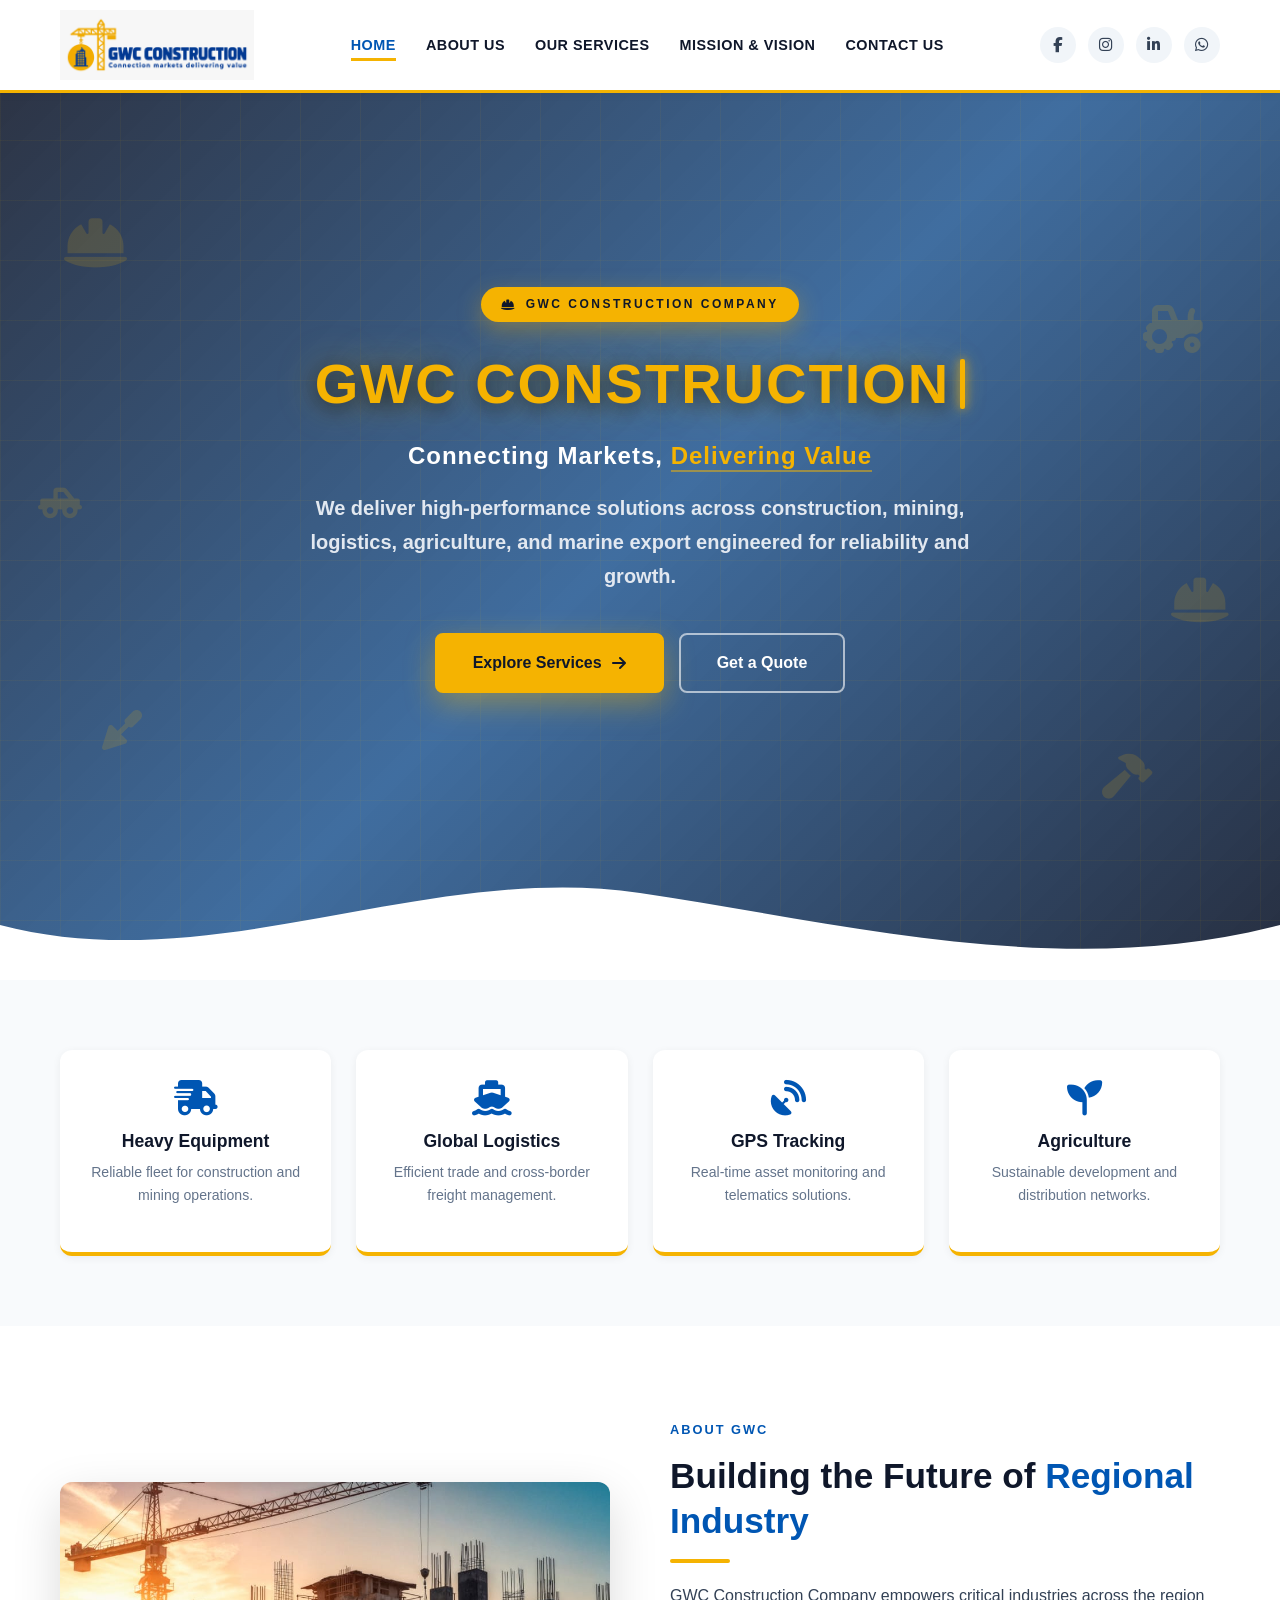
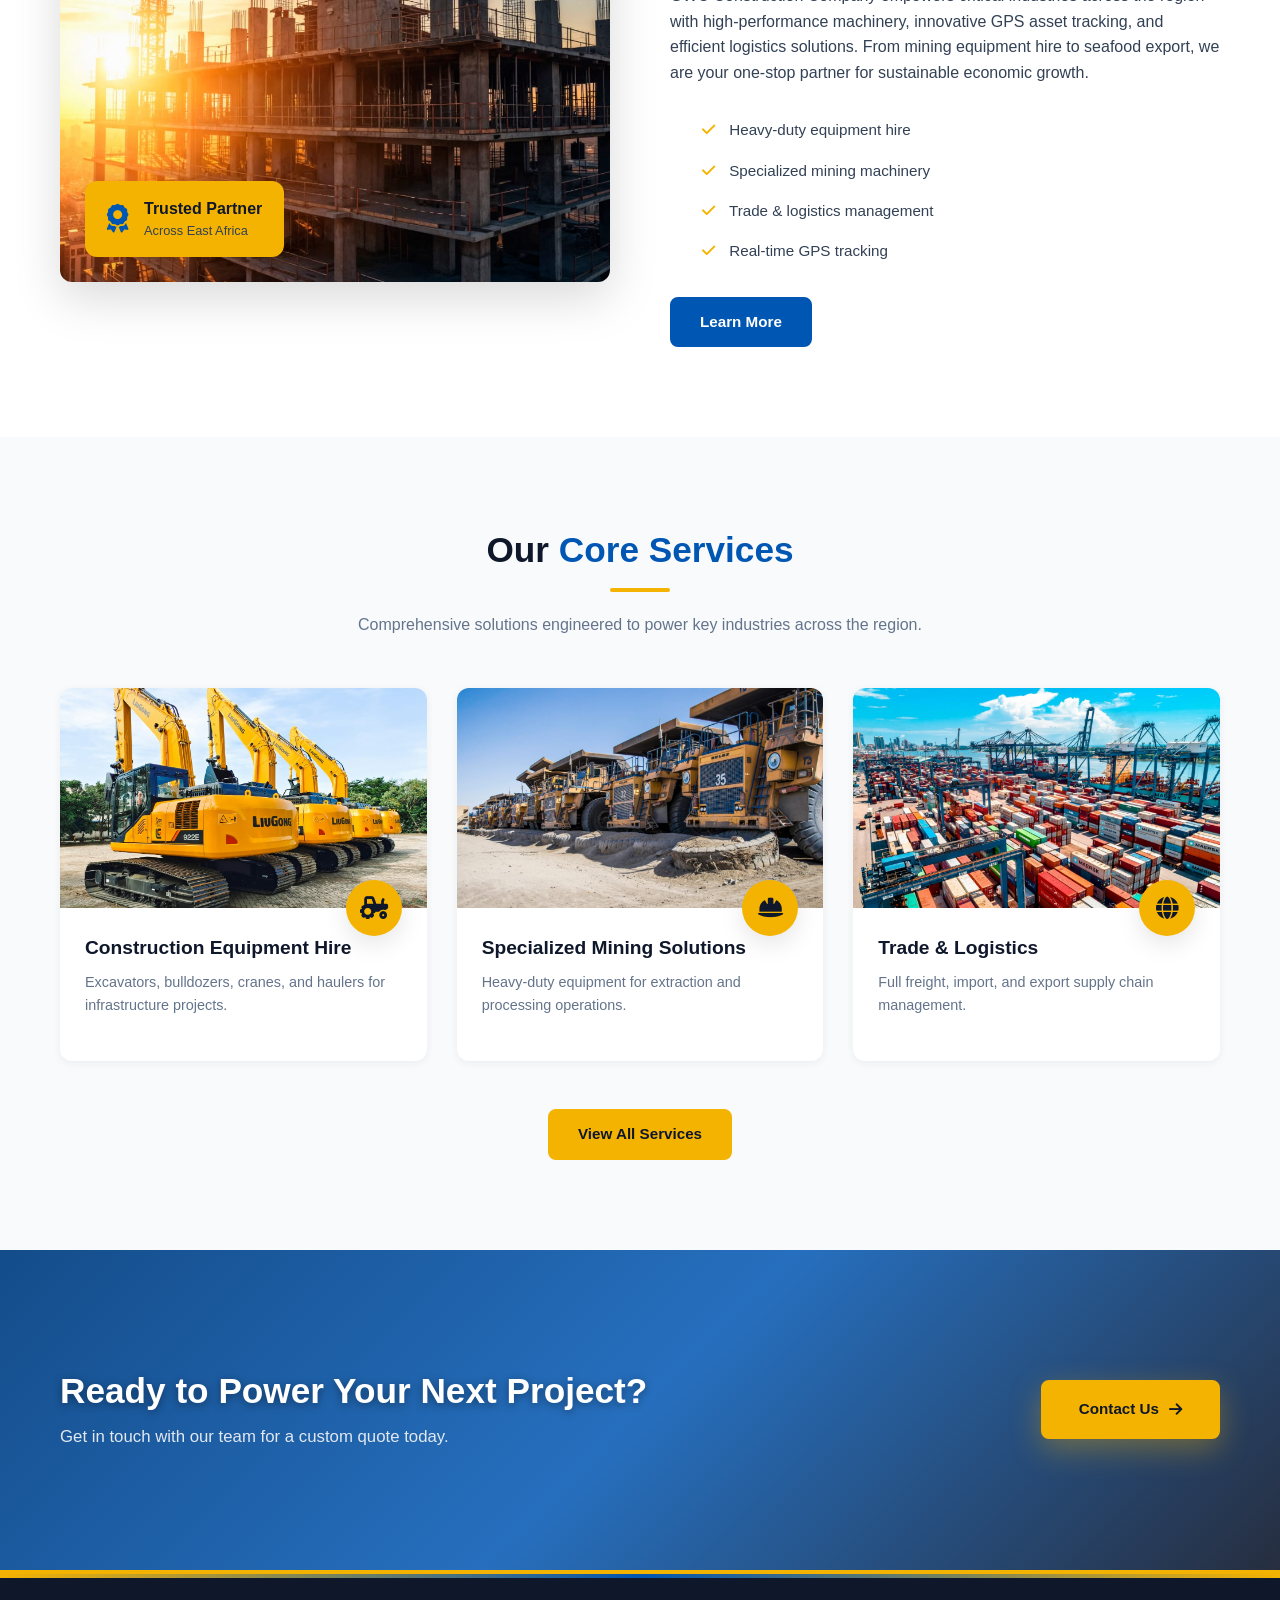
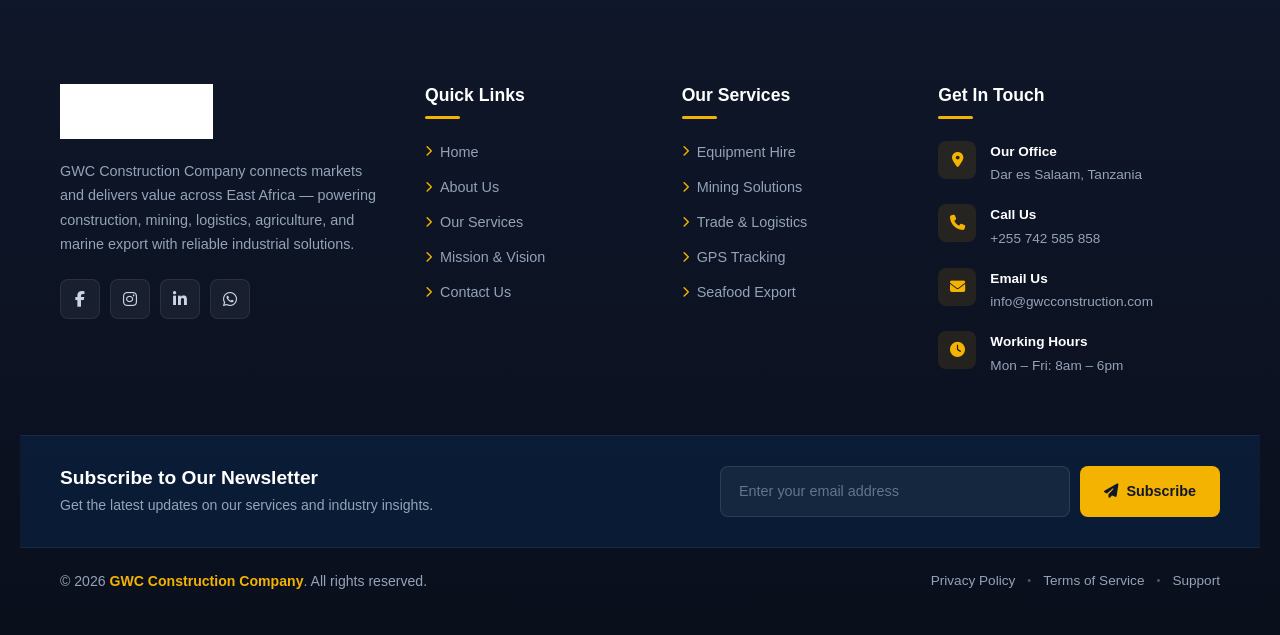
==== index.html @ cff4127d "firsr commit" ====
<!DOCTYPE html>
<html lang="en">
<head>
  <meta charset="UTF-8">
  <meta name="viewport" content="width=device-width, initial-scale=1.0">
  <meta name="description" content="GWC Construction - Connecting Markets, Delivering Value. Heavy equipment, mining, logistics, GPS tracking, agriculture, and seafood export.">
  <title>GWC Construction | Home</title>

  <link rel="stylesheet" href="assets/vendor/bootstrap/css/bootstrap.min.css">
  <link rel="stylesheet" href="https://cdnjs.cloudflare.com/ajax/libs/font-awesome/6.5.1/css/all.min.css">
  <link rel="stylesheet" href="assets/css/style.css">
  <link rel="stylesheet" href="assets/css/pages.css">
</head>
<body>

  <!-- ==================== HEADER ==================== -->
  <header>
    <div class="header-container">
      <a href="index.html">
        <img src="assets/images/logo/logo.png" alt="GWC Construction Logo" class="logo">
      </a>

      <nav id="navMenu">
        <ul>
          <li><a href="index.html" class="active">Home</a></li>        
          <li><a href="about.html">About Us</a></li>         
          <li><a href="services.html">Our Services</a></li>
          <li><a href="mission.html">Mission & Vision</a></li>
          <li><a href="contact.html">Contact Us</a></li>
        </ul>
      </nav>

      <div class="social-icons">
        <a href="https://facebook.com" target="_blank" class="facebook"><i class="fa-brands fa-facebook-f"></i></a>
        <a href="https://instagram.com" target="_blank" class="instagram"><i class="fa-brands fa-instagram"></i></a>
        <a href="https://linkedin.com" target="_blank" class="linkedin"><i class="fa-brands fa-linkedin-in"></i></a>
        <a href="https://wa.me/255742585858" target="_blank" class="whatsapp"><i class="fa-brands fa-whatsapp"></i></a>
      </div>

      <button class="menu-toggle" id="menuToggle" aria-label="Toggle navigation">
        <i class="fa-solid fa-bars"></i>
      </button>
    </div>
  </header>

  <!-- ==================== HERO ==================== -->
<!-- ==================== HERO ==================== -->
<section class="hero">
  
  <!-- Background Slideshow -->
  <div class="hero-slideshow">
    <div class="hero-slide" style="background-image: url('assets/images/hero/hero1.jpeg');"></div>
    <div class="hero-slide" style="background-image: url('assets/images/hero/hero2.jpeg');"></div>
    <div class="hero-slide" style="background-image: url('assets/images/hero/hero3.jpeg');"></div>
  </div>

  <!-- Dark Overlay -->
  <div class="hero-overlay"></div>

  <!-- Construction Grid Pattern -->
  <div class="hero-grid-pattern"></div>

  <!-- Content -->
  <div class="hero-content">
    
    <span class="hero-badge">
      <i class="fa-solid fa-helmet-safety"></i> GWC CONSTRUCTION COMPANY
    </span>

    <!-- TYPEWRITER: "GWC" INAJIANDIKA -->
    <h1 class="hero-title">
      <span class="typewriter-text" id="typewriter"></span>
      <span class="cursor-blink"></span>
    </h1>

    <!-- Tagline -->
    <p class="hero-tagline">
      Connecting Markets, <span>Delivering Value</span>
    </p>

    <p class="hero-subtitle">
      We deliver high-performance solutions across construction, mining, logistics, 
      agriculture, and marine export engineered for reliability and growth.
    </p>

    <div class="hero-buttons">
      <a href="services.html" class="btn btn-primary">
        Explore Services <i class="fa-solid fa-arrow-right"></i>
      </a>
      <a href="contact.html" class="btn btn-hero-outline">
        Get a Quote
      </a>
    </div>

  </div> 

  <!-- ==================== FLOATING TOOLS ==================== -->
  <div class="floating-tools">
    <i class="fa-solid fa-helmet-safety tool-icon tool-1"></i>
    <i class="fa-solid fa-trowel tool-icon tool-2"></i>
    <i class="fa-solid fa-tractor tool-icon tool-3"></i>
    <i class="fa-solid fa-hammer tool-icon tool-4"></i>
    <i class="fa-solid fa-truck-pickup tool-icon tool-5"></i>
    <i class="fa-solid fa-hard-hat tool-icon tool-6"></i>
  </div>

  <!-- Bottom Curve -->
  <div class="hero-curve">
    <svg viewBox="0 0 1440 120" preserveAspectRatio="none">
      <path d="M0,64 C240,120 480,0 720,32 C960,64 1200,120 1440,64 L1440,120 L0,120 Z" 
            fill="#FFFFFF"></path>
    </svg>
  </div>

</section>


  <!-- ==================== QUICK HIGHLIGHTS ==================== -->
  <section class="highlights">
    <div class="container">
      <div class="highlight-grid">
        <div class="highlight-item">
          <i class="fa-solid fa-truck-fast"></i>
          <h3>Heavy Equipment</h3>
          <p>Reliable fleet for construction and mining operations.</p>
        </div>
        <div class="highlight-item">
          <i class="fa-solid fa-ship"></i>
          <h3>Global Logistics</h3>
          <p>Efficient trade and cross-border freight management.</p>
        </div>
        <div class="highlight-item">
          <i class="fa-solid fa-satellite-dish"></i>
          <h3>GPS Tracking</h3>
          <p>Real-time asset monitoring and telematics solutions.</p>
        </div>
        <div class="highlight-item">
          <i class="fa-solid fa-seedling"></i>
          <h3>Agriculture</h3>
          <p>Sustainable development and distribution networks.</p>
        </div>
      </div>
    </div>
  </section>

  <!-- ==================== ABOUT PREVIEW ==================== -->
  <section class="about-preview">
    <div class="container">
      <div class="about-grid">
        <div class="about-image">
          <img src="assets/images/services/img4.jpeg" alt="GWC Construction">
          <div class="about-badge">
            <i class="fa-solid fa-award"></i>
            <div>
              <strong>Trusted Partner</strong>
              <span>Across East Africa</span>
            </div>
          </div>
        </div>
        <div class="about-text">
          <span class="eyebrow">ABOUT GWC</span>
          <h2>Building the Future of <span>Regional Industry</span></h2>
          <div class="divider" style="margin-left:0;"></div>
          <p>
            GWC Construction Company empowers critical industries across the region with 
            high-performance machinery, innovative GPS asset tracking, and efficient 
            logistics solutions. From mining equipment hire to seafood export, we are 
            your one-stop partner for sustainable economic growth.
          </p>
          <ul class="about-list">
            <li><i class="fa-solid fa-check"></i> Heavy-duty equipment hire</li>
            <li><i class="fa-solid fa-check"></i> Specialized mining machinery</li>
            <li><i class="fa-solid fa-check"></i> Trade & logistics management</li>
            <li><i class="fa-solid fa-check"></i> Real-time GPS tracking</li>
          </ul>
          <a href="mission.html" class="btn btn-secondary">Learn More</a>
        </div>
      </div>
    </div>
  </section>

  <!-- ==================== FEATURED SERVICES ==================== -->
  <section class="featured-services">
    <div class="container">
      <div class="section-title">
        <h2>Our <span>Core Services</span></h2>
        <div class="divider"></div>
        <p>Comprehensive solutions engineered to power key industries across the region.</p>
      </div>

      <div class="services-grid-home">
        <div class="service-home-card">
          <div class="service-home-img">
            <img src="assets/images/services/img24.jpeg" alt="Construction Equipment">
          </div>
          <div class="service-home-body">
            <i class="fa-solid fa-tractor"></i>
            <h3>Construction Equipment Hire</h3>
            <p>Excavators, bulldozers, cranes, and haulers for infrastructure projects.</p>
          </div>
        </div>

        <div class="service-home-card">
          <div class="service-home-img">
            <img src="assets/images/services/img22.jpeg" alt="Mining Machinery">
          </div>
          <div class="service-home-body">
            <i class="fa-solid fa-helmet-safety"></i>
            <h3>Specialized Mining Solutions</h3>
            <p>Heavy-duty equipment for extraction and processing operations.</p>
          </div>
        </div>

        <div class="service-home-card">
          <div class="service-home-img">
            <img src="assets/images/services/img5.jpeg" alt="Logistics">
          </div>
          <div class="service-home-body">
            <i class="fa-solid fa-globe"></i>
            <h3>Trade & Logistics</h3>
            <p>Full freight, import, and export supply chain management.</p>
          </div>
        </div>
      </div>

      <div class="text-center mt-5">
        <a href="services.html" class="btn btn-primary">View All Services</a>
      </div>
    </div>
  </section>

  <!-- ==================== CTA BANNER ==================== -->
<!-- ==================== CTA BANNER ==================== -->
<section class="cta-banner">
  <!-- Background Slideshow -->
  <div class="cta-slideshow">
    <div class="cta-slide" style="background-image: url('assets/images/services/img9.jpeg');"></div>
    <div class="cta-slide" style="background-image: url('assets/images/services/img4.jpeg');"></div>
    <div class="cta-slide" style="background-image: url('assets/images/services/img1.jpeg');"></div>
    <div class="cta-slide" style="background-image: url('assets/images/services/img25.jpeg');"></div>
  </div>
  <!-- Dark Overlay -->
  <div class="cta-overlay"></div>
  <!-- Content -->
  <div class="container cta-container">
    <div class="cta-content">
      <div>
        <h2>Ready to Power Your Next Project?</h2>
        <p>Get in touch with our team for a custom quote today.</p>
      </div>
      <a href="contact.html" class="btn btn-primary btn-lg">
        Contact Us <i class="fa-solid fa-arrow-right"></i>
      </a>
    </div>
  </div>
</section>

  <!-- ==================== FOOTER ==================== -->
<!-- ==================== FOOTER ==================== -->
<footer class="site-footer">
  
  <!-- Top Footer (Main Content) -->
  <div class="footer-top">
    <div class="container">
      <div class="footer-grid">

        <!-- Column 1: Brand + About -->
        <div class="footer-col footer-about">
          <a href="index.html" class="footer-logo">
            <img src="assets/images/logo/logo.png" alt="GWC Construction">
          </a>
          <p>
            GWC Construction Company connects markets and delivers value across 
            East Africa — powering construction, mining, logistics, agriculture, 
            and marine export with reliable industrial solutions.
          </p>
          <div class="footer-social">
            <a href="https://facebook.com" target="_blank" aria-label="Facebook" class="facebook">
              <i class="fa-brands fa-facebook-f"></i>
            </a>
            <a href="https://instagram.com" target="_blank" aria-label="Instagram" class="instagram">
              <i class="fa-brands fa-instagram"></i>
            </a>
            <a href="https://linkedin.com" target="_blank" aria-label="LinkedIn" class="linkedin">
              <i class="fa-brands fa-linkedin-in"></i>
            </a>
            <a href="https://wa.me/255742585858" target="_blank" aria-label="WhatsApp" class="whatsapp">
              <i class="fa-brands fa-whatsapp"></i>
            </a>
          </div>
        </div>

        <!-- Column 2: Quick Links -->
        <div class="footer-col">
          <h4>Quick Links</h4>
          <ul class="footer-links-list">
            <li><a href="index.html"><i class="fa-solid fa-chevron-right"></i> Home</a></li>
            <li><a href="about.html"><i class="fa-solid fa-chevron-right"></i> About Us</a></li>
            <li><a href="services.html"><i class="fa-solid fa-chevron-right"></i> Our Services</a></li>
            <li><a href="mission.html"><i class="fa-solid fa-chevron-right"></i> Mission & Vision</a></li>
            <li><a href="contact.html"><i class="fa-solid fa-chevron-right"></i> Contact Us</a></li>
          </ul>
        </div>

        <!-- Column 3: Our Services -->
        <div class="footer-col">
          <h4>Our Services</h4>
          <ul class="footer-links-list">
            <li><a href="services.html"><i class="fa-solid fa-chevron-right"></i> Equipment Hire</a></li>
            <li><a href="services.html"><i class="fa-solid fa-chevron-right"></i> Mining Solutions</a></li>
            <li><a href="services.html"><i class="fa-solid fa-chevron-right"></i> Trade & Logistics</a></li>
            <li><a href="services.html"><i class="fa-solid fa-chevron-right"></i> GPS Tracking</a></li>
            <li><a href="services.html"><i class="fa-solid fa-chevron-right"></i> Seafood Export</a></li>
          </ul>
        </div>

        <!-- Column 4: Contact Info -->
        <div class="footer-col footer-contact">
          <h4>Get In Touch</h4>
          
          <div class="contact-item">
            <i class="fa-solid fa-location-dot"></i>
            <div>
              <strong>Our Office</strong>
              <span>Dar es Salaam, Tanzania</span>
            </div>
          </div>

          <div class="contact-item">
            <i class="fa-solid fa-phone"></i>
            <div>
              <strong>Call Us</strong>
              <a href="tel:+255742585858">+255 742 585 858</a>
            </div>
          </div>

          <div class="contact-item">
            <i class="fa-solid fa-envelope"></i>
            <div>
              <strong>Email Us</strong>
              <a href="mailto:info@gwcconstruction.com">info@gwcconstruction.com</a>
            </div>
          </div>

          <div class="contact-item">
            <i class="fa-solid fa-clock"></i>
            <div>
              <strong>Working Hours</strong>
              <span>Mon – Fri: 8am – 6pm</span>
            </div>
          </div>

        </div>

      </div>
    </div>
  </div>

  <!-- Newsletter Strip -->
  <div class="footer-newsletter">
    <div class="container">
      <div class="newsletter-inner">
        <div class="newsletter-text">
          <h4>Subscribe to Our Newsletter</h4>
          <p>Get the latest updates on our services and industry insights.</p>
        </div>
        <form class="newsletter-form" onsubmit="event.preventDefault(); alert('Thank you for subscribing!');">
          <input type="email" placeholder="Enter your email address" required>
          <button type="submit">
            <i class="fa-solid fa-paper-plane"></i> Subscribe
          </button>
        </form>
      </div>
    </div>
  </div>

  <!-- Bottom Footer (Copyright) -->
  <div class="footer-bottom">
    <div class="container">
      <div class="footer-bottom-inner">
        <p>&copy; 2026 <strong>GWC Construction Company</strong>. All rights reserved.</p>
        <div class="footer-bottom-links">
          <a href="#">Privacy Policy</a>
          <span>•</span>
          <a href="#">Terms of Service</a>
          <span>•</span>
          <a href="contact.html">Support</a>
        </div>
      </div>
    </div>
  </div>

  <!-- Back to Top Button -->
  <a href="#" class="back-to-top" id="backToTop" aria-label="Back to top">
    <i class="fa-solid fa-arrow-up"></i>
  </a>

</footer>

  <script src="assets/vendor/bootstrap/js/bootstrap.bundle.min.js"></script>
  <script src="assets/js/main.js"></script>
</body>
</html>
---- assets/css/style.css ----
/* ============================================
   GWC CONSTRUCTION - GLOBAL STYLESHEET
   ============================================ */

:root {
  --brand-yellow: #F5B301;
  --brand-yellow-dark: #D99A00;
  --brand-blue: #0056B3;
  --brand-blue-dark: #003D80;
  --brand-blue-light: #E8F1FB;
  --white: #FFFFFF;
  --off-white: #F8FAFC;
  --gray-100: #F1F5F9;
  --gray-300: #CBD5E1;
  --gray-500: #64748B;
  --gray-700: #334155;
  --dark: #0F172A;
  --shadow-sm: 0 2px 8px rgba(0,0,0,0.06);
  --shadow-md: 0 8px 24px rgba(0,0,0,0.10);
  --shadow-lg: 0 16px 48px rgba(0,0,0,0.15);
  --radius: 12px;
}

/* ---------- Reset ---------- */
* {
  box-sizing: border-box;
  margin: 0;
  padding: 0;
}

html { scroll-behavior: smooth; }

body {
  font-family: 'Segoe UI', Tahoma, Geneva, Verdana, sans-serif;
  background: var(--white);
  color: var(--dark);
  min-height: 100vh;
  display: flex;
  flex-direction: column;
  line-height: 1.6;
  padding-top: 80px;
}

/* ---------- Typography ---------- */
h1, h2, h3, h4, h5 {
  font-weight: 700;
  color: var(--dark);
  line-height: 1.3;
}

h1 { font-size: 2.5rem; }
h2 { font-size: 2rem; }
h3 { font-size: 1.4rem; }

a { text-decoration: none; transition: all 0.25s ease; }

/* ---------- Container ---------- */
.container {
  max-width: 1200px;
  margin: 0 auto;
  padding: 0 20px;
}

/* ---------- Header ---------- */
header {
  background: var(--white);
  box-shadow: var(--shadow-sm);
  position: fixed;
  top: 0;
  left: 0;
  width: 100%;
  z-index: 1000;
  border-bottom: 3px solid var(--brand-yellow);
}

.header-container {
  max-width: 1200px;
  margin: 0 auto;
  padding: 10px 20px;
  display: flex;
  justify-content: space-between;
  align-items: center;
  position: relative;
}

.logo { height: 70px; width: auto; }

/* ---------- Navigation ---------- */
nav ul {
  list-style: none;
  display: flex;
  gap: 30px;
  margin: 0;
  padding: 0;
}

nav a {
  color: var(--dark);
  font-size: 0.9rem;
  font-weight: 600;
  text-transform: uppercase;
  letter-spacing: 0.5px;
  padding: 8px 0;
  position: relative;
}

nav a:hover,
nav a.active {
  color: var(--brand-blue);
}

nav a::after {
  content: '';
  position: absolute;
  bottom: 0;
  left: 0;
  width: 0;
  height: 3px;
  background: var(--brand-yellow);
  transition: width 0.3s ease;
}

nav a:hover::after,
nav a.active::after {
  width: 100%;
}

/* ---------- Social Icons ---------- */
.social-icons {
  display: flex;
  gap: 12px;
}

.social-icons a {
  width: 36px;
  height: 36px;
  border-radius: 50%;
  display: flex;
  align-items: center;
  justify-content: center;
  background: var(--gray-100);
  color: var(--gray-700);
  font-size: 0.95rem;
  transition: all 0.25s ease;
}

.social-icons a:hover {
  color: var(--white);
  transform: translateY(-3px);
  box-shadow: var(--shadow-sm);
}

.social-icons a.facebook:hover { background: #1877F2; }
.social-icons a.instagram:hover { background: #E4405F; }
.social-icons a.linkedin:hover { background: #0A66C2; }
.social-icons a.whatsapp:hover { background: #25D366; }

/* ---------- Hamburger ---------- */
.menu-toggle {
  display: none;
  font-size: 1.6rem;
  color: var(--dark);
  background: none;
  border: none;
  cursor: pointer;
}

/* ---------- Buttons ---------- */
.btn {
  display: inline-block;
  padding: 12px 28px;
  font-size: 0.95rem;
  font-weight: 600;
  border-radius: 8px;
  cursor: pointer;
  border: 2px solid transparent;
  transition: all 0.25s ease;
  text-align: center;
}

.btn-primary {
  background: var(--brand-yellow);
  color: var(--dark);
  border-color: var(--brand-yellow);
}

.btn-primary:hover {
  background: var(--brand-yellow-dark);
  border-color: var(--brand-yellow-dark);
  transform: translateY(-2px);
  box-shadow: var(--shadow-md);
}

.btn-secondary {
  background: var(--brand-blue);
  color: var(--white);
  border-color: var(--brand-blue);
}

.btn-secondary:hover {
  background: var(--brand-blue-dark);
  border-color: var(--brand-blue-dark);
  transform: translateY(-2px);
  box-shadow: var(--shadow-md);
}

.btn-outline {
  background: transparent;
  color: var(--brand-blue);
  border-color: var(--brand-blue);
}

.btn-outline:hover {
  background: var(--brand-blue);
  color: var(--white);
}

/* ---------- Section Heading ---------- */
.section-title {
  text-align: center;
  margin-bottom: 50px;
}

.section-title h2 {
  font-size: 2.2rem;
  color: var(--dark);
  margin-bottom: 12px;
}

.section-title p {
  color: var(--gray-500);
  font-size: 1rem;
  max-width: 600px;
  margin: 0 auto;
}

.section-title h2 span {
  color: var(--brand-blue);
}

/* ---------- Yellow Divider ---------- */
.divider {
  width: 60px;
  height: 4px;
  background: var(--brand-yellow);
  margin: 15px auto 20px;
  border-radius: 2px;
}

/* ---------- Footer ---------- */
footer {
  background: var(--dark);
  color: var(--gray-300);
  padding: 40px 20px 20px;
  margin-top: auto;
  border-top: 4px solid var(--brand-yellow);
}

.footer-container {
  max-width: 1200px;
  margin: 0 auto;
  text-align: center;
}

footer p {
  font-size: 0.9rem;
  margin-bottom: 10px;
}

.footer-links {
  display: flex;
  justify-content: center;
  gap: 18px;
  margin-top: 15px;
  flex-wrap: wrap;
}

.footer-links a {
  color: var(--gray-300);
  font-size: 0.85rem;
}

.footer-links a:hover {
  color: var(--brand-yellow);
}

/* ---------- Mobile ---------- */
@media (max-width: 768px) {
  .menu-toggle { display: block; }

  nav {
    display: none;
    position: absolute;
    top: 100%;
    left: 0;
    width: 100%;
    background: var(--white);
    box-shadow: var(--shadow-md);
    border-top: 3px solid var(--brand-yellow);
  }

  nav.active { display: block; }

  nav ul {
    flex-direction: column;
    gap: 0;
    padding: 10px 0;
  }

  nav a {
    display: block;
    padding: 14px 25px;
    width: 100%;
  }

  nav a::after { display: none; }

  .social-icons { margin-right: 12px; }

  h1 { font-size: 1.9rem; }
  h2 { font-size: 1.6rem; }

  body { padding-top: 70px; }
  .logo { height: 45px; }
}


/* ============================================
   PROFESSIONAL FOOTER
   ============================================ */

.site-footer {
  background: linear-gradient(180deg, #0F172A 0%, #0A0F1C 100%);
  color: #CBD5E1;
  margin-top: auto;
  position: relative;
  overflow: hidden;
}

/* Yellow top accent */
.site-footer::before {
  content: '';
  position: absolute;
  top: 0;
  left: 0;
  width: 100%;
  height: 4px;
  background: linear-gradient(90deg, var(--brand-yellow), var(--brand-blue), var(--brand-yellow));
}

/* ---------- Footer Top ---------- */
.footer-top {
  padding: 70px 0 40px;
}

.footer-grid {
  display: grid;
  grid-template-columns: 1.5fr 1fr 1fr 1.3fr;
  gap: 40px;
}

/* ---------- Column Base ---------- */
.footer-col h4 {
  color: var(--white);
  font-size: 1.1rem;
  font-weight: 700;
  margin-bottom: 22px;
  position: relative;
  padding-bottom: 12px;
}

.footer-col h4::after {
  content: '';
  position: absolute;
  bottom: 0;
  left: 0;
  width: 35px;
  height: 3px;
  background: var(--brand-yellow);
  border-radius: 2px;
}

/* ---------- Column 1: About ---------- */
.footer-about .footer-logo {
  display: inline-block;
  margin-bottom: 20px;
}

.footer-about .footer-logo img {
  height: 55px;
  width: auto;
  filter: brightness(0) invert(1);
  transition: transform 0.3s ease;
}

.footer-about .footer-logo:hover img {
  transform: scale(1.05);
}

.footer-about p {
  font-size: 0.9rem;
  line-height: 1.7;
  color: #94A3B8;
  margin-bottom: 22px;
}

.footer-social {
  display: flex;
  gap: 10px;
}

.footer-social a {
  width: 40px;
  height: 40px;
  display: flex;
  align-items: center;
  justify-content: center;
  border-radius: 8px;
  background: rgba(255, 255, 255, 0.05);
  color: #CBD5E1;
  font-size: 1rem;
  transition: all 0.3s ease;
  border: 1px solid rgba(255, 255, 255, 0.08);
}

.footer-social a:hover {
  transform: translateY(-4px);
  color: var(--white);
  box-shadow: 0 8px 20px rgba(0, 0, 0, 0.3);
}

.footer-social a.facebook:hover { background: #1877F2; border-color: #1877F2; }
.footer-social a.instagram:hover { background: #E4405F; border-color: #E4405F; }
.footer-social a.linkedin:hover { background: #0A66C2; border-color: #0A66C2; }
.footer-social a.whatsapp:hover { background: #25D366; border-color: #25D366; }

/* ---------- Column 2 & 3: Links ---------- */
.footer-links-list {
  list-style: none;
  padding: 0;
  margin: 0;
}

.footer-links-list li {
  margin-bottom: 12px;
}

.footer-links-list a {
  color: #94A3B8;
  font-size: 0.9rem;
  display: flex;
  align-items: center;
  gap: 8px;
  transition: all 0.25s ease;
}

.footer-links-list a i {
  font-size: 0.7rem;
  color: var(--brand-yellow);
  transition: transform 0.25s ease;
}

.footer-links-list a:hover {
  color: var(--brand-yellow);
  padding-left: 5px;
}

.footer-links-list a:hover i {
  transform: translateX(3px);
}

/* ---------- Column 4: Contact ---------- */
.footer-contact .contact-item {
  display: flex;
  align-items: flex-start;
  gap: 14px;
  margin-bottom: 18px;
}

.footer-contact .contact-item i {
  width: 38px;
  height: 38px;
  flex-shrink: 0;
  display: flex;
  align-items: center;
  justify-content: center;
  background: rgba(245, 179, 1, 0.1);
  color: var(--brand-yellow);
  border-radius: 8px;
  font-size: 0.95rem;
}

.footer-contact .contact-item div {
  display: flex;
  flex-direction: column;
}

.footer-contact .contact-item strong {
  color: var(--white);
  font-size: 0.85rem;
  font-weight: 600;
  margin-bottom: 2px;
}

.footer-contact .contact-item span,
.footer-contact .contact-item a {
  color: #94A3B8;
  font-size: 0.85rem;
  transition: color 0.25s ease;
}

.footer-contact .contact-item a:hover {
  color: var(--brand-yellow);
}

/* ---------- Newsletter Strip ---------- */
.footer-newsletter {
  background: rgba(0, 86, 179, 0.15);
  border-top: 1px solid rgba(255, 255, 255, 0.06);
  border-bottom: 1px solid rgba(255, 255, 255, 0.06);
  padding: 30px 0;
}

.newsletter-inner {
  display: flex;
  justify-content: space-between;
  align-items: center;
  gap: 30px;
  flex-wrap: wrap;
}

.newsletter-text h4 {
  color: var(--white);
  font-size: 1.2rem;
  margin-bottom: 4px;
}

.newsletter-text p {
  color: #94A3B8;
  font-size: 0.88rem;
  margin: 0;
}

.newsletter-form {
  display: flex;
  gap: 10px;
  flex: 1;
  max-width: 500px;
  min-width: 280px;
}

.newsletter-form input {
  flex: 1;
  padding: 13px 18px;
  border: 1px solid rgba(255, 255, 255, 0.1);
  background: rgba(255, 255, 255, 0.05);
  color: var(--white);
  border-radius: 8px;
  font-size: 0.9rem;
  transition: all 0.25s ease;
}

.newsletter-form input::placeholder {
  color: #64748B;
}

.newsletter-form input:focus {
  outline: none;
  border-color: var(--brand-yellow);
  background: rgba(255, 255, 255, 0.08);
}

.newsletter-form button {
  padding: 13px 24px;
  background: var(--brand-yellow);
  color: var(--dark);
  border: none;
  border-radius: 8px;
  font-weight: 700;
  font-size: 0.9rem;
  cursor: pointer;
  display: flex;
  align-items: center;
  gap: 8px;
  white-space: nowrap;
  transition: all 0.25s ease;
}

.newsletter-form button:hover {
  background: var(--brand-yellow-dark);
  transform: translateY(-2px);
  box-shadow: 0 8px 20px rgba(245, 179, 1, 0.25);
}

/* ---------- Footer Bottom ---------- */
.footer-bottom {
  padding: 22px 0;
}

.footer-bottom-inner {
  display: flex;
  justify-content: space-between;
  align-items: center;
  flex-wrap: wrap;
  gap: 15px;
}

.footer-bottom p {
  color: #94A3B8;
  font-size: 0.88rem;
  margin: 0;
}

.footer-bottom p strong {
  color: var(--brand-yellow);
  font-weight: 600;
}

.footer-bottom-links {
  display: flex;
  align-items: center;
  gap: 12px;
}

.footer-bottom-links a {
  color: #94A3B8;
  font-size: 0.85rem;
  transition: color 0.25s ease;
}

.footer-bottom-links a:hover {
  color: var(--brand-yellow);
}

.footer-bottom-links span {
  color: #475569;
  font-size: 0.7rem;
}

/* ---------- Back to Top Button ---------- */
.back-to-top {
  position: fixed;
  bottom: 30px;
  right: 30px;
  width: 48px;
  height: 48px;
  background: var(--brand-yellow);
  color: var(--dark);
  border-radius: 50%;
  display: flex;
  align-items: center;
  justify-content: center;
  font-size: 1rem;
  box-shadow: 0 8px 25px rgba(245, 179, 1, 0.4);
  z-index: 999;
  opacity: 0;
  visibility: hidden;
  transform: translateY(20px);
  transition: all 0.3s ease;
}

.back-to-top.show {
  opacity: 1;
  visibility: visible;
  transform: translateY(0);
}

.back-to-top:hover {
  background: var(--brand-blue);
  color: var(--white);
  transform: translateY(-4px);
  box-shadow: 0 12px 30px rgba(0, 86, 179, 0.4);
}

/* ---------- Responsive ---------- */
@media (max-width: 991px) {
  .footer-grid {
    grid-template-columns: 1fr 1fr;
    gap: 35px;
  }
}

@media (max-width: 600px) {
  .footer-top {
    padding: 50px 0 30px;
  }

  .footer-grid {
    grid-template-columns: 1fr;
    gap: 35px;
  }

  .newsletter-inner {
    flex-direction: column;
    text-align: center;
  }

  .newsletter-form {
    width: 100%;
    max-width: 100%;
    flex-direction: column;
  }

  .newsletter-form button {
    justify-content: center;
  }

  .footer-bottom-inner {
    flex-direction: column;
    text-align: center;
  }

  .back-to-top {
    bottom: 20px;
    right: 20px;
    width: 42px;
    height: 42px;
  }
}
---- assets/css/pages.css ----
/* ============================================
   GWC CONSTRUCTION - PAGE SPECIFIC STYLES
   ============================================ */

/* ========== HERO (Home) ========== */
.hero {
  position: relative;
  min-height: 100vh;
  display: flex;
  align-items: center;
  justify-content: center;
  text-align: center;
  padding: 120px 20px 200px;
  color: var(--white);
  overflow: hidden;
}

/* ---------- Background Slideshow ---------- */
.hero-slideshow {
  position: absolute;
  inset: 0;
  z-index: 1;
}

.hero-slide {
  position: absolute;
  inset: 0;
  background-size: cover;
  background-position: center;
  background-repeat: no-repeat;
  opacity: 0;
  animation: heroSlideShow 18s infinite;
  transform: scale(1.08);
  will-change: opacity, transform;
}

.hero-slide:nth-child(1) { animation-delay: 0s; }
.hero-slide:nth-child(2) { animation-delay: 6s; }
.hero-slide:nth-child(3) { animation-delay: 12s; }

@keyframes heroSlideShow {
  0%   { opacity: 0; transform: scale(1.08); }
  8%   { opacity: 1; transform: scale(1.08); }
  33%  { opacity: 1; transform: scale(1.15); }
  41%  { opacity: 0; transform: scale(1.15); }
  100% { opacity: 0; transform: scale(1.08); }
}

/* ---------- Dark Overlay ---------- */
.hero-overlay {
  position: absolute;
  inset: 0;
  z-index: 2;
  background: linear-gradient(
    135deg,
    rgba(15, 23, 42, 0.88) 0%,
    rgba(0, 61, 128, 0.75) 50%,
    rgba(15, 23, 42, 0.9) 100%
  );
}

/* ---------- Construction Grid Pattern ---------- */
.hero-grid-pattern {
  position: absolute;
  inset: 0;
  z-index: 2;
  background-image: 
    linear-gradient(rgba(245, 179, 1, 0.05) 1px, transparent 1px),
    linear-gradient(90deg, rgba(245, 179, 1, 0.05) 1px, transparent 1px);
  background-size: 60px 60px;
  animation: gridMove 20s linear infinite;
}

@keyframes gridMove {
  from { background-position: 0 0; }
  to   { background-position: 60px 60px; }
}

/* ---------- Hero Content ---------- */
.hero-content {
  position: relative;
  z-index: 5;
  max-width: 900px;
  padding: 0 15px;
  animation: heroFadeIn 1s ease-out;
}

@keyframes heroFadeIn {
  from { opacity: 0; transform: translateY(30px); }
  to   { opacity: 1; transform: translateY(0); }
}

/* ---------- Badge ---------- */
.hero-badge {
  display: inline-flex;
  align-items: center;
  gap: 8px;
  background: var(--brand-yellow);
  color: var(--dark);
  font-size: 0.75rem;
  font-weight: 800;
  letter-spacing: 2.5px;
  padding: 8px 20px;
  border-radius: 30px;
  margin-bottom: 28px;
  box-shadow: 0 8px 25px rgba(245, 179, 1, 0.35);
  text-transform: uppercase;
  animation: badgePulse 2s ease-in-out infinite;
}

@keyframes badgePulse {
  0%, 100% { transform: scale(1); }
  50%      { transform: scale(1.05); }
}

/* ============================================
   GWC TYPEWRITER TITLE
   ============================================ */

.hero-title {
  color: var(--brand-yellow);
  font-size: 7rem;
  line-height: 1;
  margin-bottom: 20px;
  font-weight: 900;
  letter-spacing: 8px;
  text-shadow: 
    0 4px 20px rgba(0, 0, 0, 0.6),
    0 0 40px rgba(245, 179, 1, 0.4);
  min-height: 1.1em;
  font-family: 'Segoe UI', Tahoma, sans-serif;
  display: flex;
  align-items: center;
  justify-content: center;
  gap: 5px;
}

.typewriter-text {
  color: var(--brand-yellow);
  display: inline-block;
  letter-spacing: 8px;
}

.cursor-blink {
  color: var(--brand-yellow);
  font-weight: 300;
  animation: blink 0.8s infinite;
}

@keyframes blink {
  0%, 50% { opacity: 1; }
  51%, 100% { opacity: 0; }
}

/* ---------- Tagline ---------- */
.hero-tagline {
  font-size: 1.5rem;
  color: var(--white);
  font-weight: 600;
  margin-bottom: 15px;
  letter-spacing: 1px;
}

.hero-tagline span {
  color: var(--brand-yellow);
  position: relative;
}

.hero-tagline span::after {
  content: '';
  position: absolute;
  bottom: -3px;
  left: 0;
  width: 100%;
  height: 2px;
  background: var(--brand-yellow);
  opacity: 0.5;
}

/* ---------- Subtitle ---------- */
.hero-subtitle {
  font-size: 20px;
  color: #E2E8F0;
  margin-bottom: 40px;
  max-width: 700px;
  margin-left: auto;
  margin-right: auto;
  line-height: 1.7;
  font-weight: bolder;
}

/* ---------- Buttons ---------- */
.hero-buttons {
  display: flex;
  gap: 15px;
  justify-content: center;
  flex-wrap: wrap;
}

.hero .btn-primary {
  background: var(--brand-yellow);
  color: var(--dark);
  padding: 16px 36px;
  font-size: 1rem;
  font-weight: 700;
  display: inline-flex;
  align-items: center;
  gap: 10px;
  box-shadow: 0 10px 30px rgba(245, 179, 1, 0.4);
  transition: all 0.3s ease;
}

.hero .btn-primary:hover {
  transform: translateY(-3px);
  box-shadow: 0 15px 40px rgba(245, 179, 1, 0.55);
}

.hero .btn-primary i {
  transition: transform 0.3s ease;
}

.hero .btn-primary:hover i {
  transform: translateX(5px);
}

.btn-hero-outline {
  background: transparent;
  color: var(--white);
  border: 2px solid rgba(255, 255, 255, 0.6);
  padding: 16px 36px;
  font-size: 1rem;
  font-weight: 700;
  border-radius: 8px;
  display: inline-flex;
  align-items: center;
  gap: 10px;
  transition: all 0.3s ease;
}

.btn-hero-outline:hover {
  background: var(--white);
  color: var(--dark);
  border-color: var(--white);
  transform: translateY(-3px);
}

/* ============================================
   TRUCK ANIMATION
   ============================================ */

.hero-road {
  position: absolute;
  bottom: 100px;
  left: 0;
  width: 100%;
  height: 100px;
  z-index: 4;
  overflow: hidden;
  pointer-events: none;
}

.road-line {
  position: absolute;
  bottom: 25px;
  left: 0;
  width: 200%;
  height: 4px;
  background: repeating-linear-gradient(
    90deg,
    var(--brand-yellow) 0px,
    var(--brand-yellow) 60px,
    transparent 60px,
    transparent 120px
  );
  animation: roadMove 1.5s linear infinite;
  opacity: 0.6;
}

@keyframes roadMove {
  from { transform: translateX(0); }
  to   { transform: translateX(-120px); }
}

.truck-moving {
  position: absolute;
  bottom: 20px;
  left: -250px;
  width: 200px;
  height: 80px;
  animation: truckDrive 12s linear infinite;
  filter: drop-shadow(0 8px 15px rgba(0, 0, 0, 0.5));
}

@keyframes truckDrive {
  0%   { left: -250px; }
  100% { left: calc(100% + 50px); }
}

.truck-moving svg {
  animation: truckBounce 0.4s ease-in-out infinite alternate;
}

@keyframes truckBounce {
  from { transform: translateY(0); }
  to   { transform: translateY(-2px); }
}

.smoke {
  animation: smokeRise 2s ease-out infinite;
}

.smoke-1 { animation-delay: 0s; }
.smoke-2 { animation-delay: 0.5s; }
.smoke-3 { animation-delay: 1s; }

@keyframes smokeRise {
  0%   { opacity: 0.8; transform: translate(0, 0) scale(0.5); }
  100% { opacity: 0;   transform: translate(-15px, -25px) scale(1.5); }
}

/* ============================================
   FLOATING CONSTRUCTION TOOLS
   ============================================ */

.floating-tools {
  position: absolute;
  inset: 0;
  z-index: 3;
  pointer-events: none;
  overflow: hidden;
}

.tool-icon {
  position: absolute;
  color: var(--brand-yellow);
  opacity: 0.15;
  font-size: 3rem;
}

.tool-1 { top: 15%; left: 5%;   font-size: 3.5rem; animation: float1 8s ease-in-out infinite; }
.tool-2 { top: 70%; left: 8%;   font-size: 2.5rem; animation: float2 10s ease-in-out infinite; }
.tool-3 { top: 25%; right: 6%;  font-size: 3rem;   animation: float3 9s ease-in-out infinite; }
.tool-4 { top: 75%; right: 10%; font-size: 2.8rem; animation: float1 11s ease-in-out infinite; }
.tool-5 { top: 45%; left: 3%;   font-size: 2.2rem; animation: float2 7s ease-in-out infinite; }
.tool-6 { top: 55%; right: 4%;  font-size: 3.2rem; animation: float3 12s ease-in-out infinite; }

@keyframes float1 {
  0%, 100% { transform: translate(0, 0) rotate(0deg); }
  50%      { transform: translate(20px, -25px) rotate(15deg); }
}

@keyframes float2 {
  0%, 100% { transform: translate(0, 0) rotate(0deg); }
  50%      { transform: translate(-25px, 20px) rotate(-20deg); }
}

@keyframes float3 {
  0%, 100% { transform: translate(0, 0) rotate(0deg); }
  50%      { transform: translate(15px, 25px) rotate(10deg); }
}

/* ============================================
   BOTTOM CURVE
   ============================================ */

.hero-curve {
  position: absolute;
  bottom: -1px;
  left: 0;
  width: 100%;
  z-index: 6;
  line-height: 0;
  pointer-events: none;
}

.hero-curve svg {
  display: block;
  width: 100%;
  height: 120px;
}

/* ============================================
   CTA BANNER - Background Slideshow
   ============================================ */

.cta-banner {
  position: relative;
  padding: 100px 20px;
  overflow: hidden;
  color: var(--white);
  min-height: 320px;
  display: flex;
  align-items: center;
}

.cta-slideshow {
  position: absolute;
  inset: 0;
  z-index: 1;
}

.cta-slide {
  position: absolute;
  inset: 0;
  background-size: cover;
  background-position: center;
  background-repeat: no-repeat;
  opacity: 0;
  animation: ctaSlideShow 24s infinite;
  transform: scale(1.05);
}

.cta-slide:nth-child(1) { animation-delay: 0s; }
.cta-slide:nth-child(2) { animation-delay: 6s; }
.cta-slide:nth-child(3) { animation-delay: 12s; }
.cta-slide:nth-child(4) { animation-delay: 18s; }

@keyframes ctaSlideShow {
  0%   { opacity: 0; transform: scale(1.05); }
  5%   { opacity: 1; transform: scale(1.05); }
  25%  { opacity: 1; transform: scale(1.1); }
  30%  { opacity: 1; transform: scale(1.1); }
  100% { opacity: 0; transform: scale(1.05); }
}

.cta-overlay {
  position: absolute;
  inset: 0;
  background: linear-gradient(
    135deg,
    rgba(0, 61, 128, 0.92) 0%,
    rgba(0, 86, 179, 0.85) 50%,
    rgba(15, 23, 42, 0.9) 100%
  );
  z-index: 2;
}

.cta-container {
  position: relative;
  z-index: 3;
  width: 100%;
}

.cta-content {
  display: flex;
  justify-content: space-between;
  align-items: center;
  gap: 40px;
  flex-wrap: wrap;
}

.cta-content h2 {
  color: var(--white);
  font-size: 2.2rem;
  font-weight: 800;
  margin-bottom: 10px;
  text-shadow: 0 2px 8px rgba(0, 0, 0, 0.4);
}

.cta-content p {
  color: #E2E8F0;
  font-size: 1.05rem;
  margin: 0;
}

.cta-content .btn-primary {
  background: var(--brand-yellow);
  color: var(--dark);
  display: inline-flex;
  align-items: center;
  gap: 10px;
  font-weight: 700;
  padding: 16px 36px;
  box-shadow: 0 10px 30px rgba(245, 179, 1, 0.35);
  transition: all 0.3s ease;
}

.cta-content .btn-primary:hover {
  transform: translateY(-3px);
  box-shadow: 0 15px 40px rgba(245, 179, 1, 0.5);
}

.cta-content .btn-primary i {
  transition: transform 0.3s ease;
}

.cta-content .btn-primary:hover i {
  transform: translateX(5px);
}

/* ========== HIGHLIGHTS ========== */
.highlights {
  padding: 70px 20px;
  background: var(--off-white);
}

.highlight-grid {
  display: grid;
  grid-template-columns: repeat(auto-fit, minmax(220px, 1fr));
  gap: 25px;
}

.highlight-item {
  background: var(--white);
  padding: 30px 25px;
  border-radius: var(--radius);
  text-align: center;
  box-shadow: var(--shadow-sm);
  border-bottom: 4px solid var(--brand-yellow);
  transition: all 0.3s ease;
}

.highlight-item:hover {
  transform: translateY(-6px);
  box-shadow: var(--shadow-md);
}

.highlight-item i {
  font-size: 2.2rem;
  color: var(--brand-blue);
  margin-bottom: 15px;
}

.highlight-item h3 {
  font-size: 1.1rem;
  color: var(--dark);
  margin-bottom: 8px;
}

.highlight-item p {
  font-size: 0.88rem;
  color: var(--gray-500);
}

/* ========== ABOUT PREVIEW ========== */
.about-preview {
  padding: 90px 20px;
  background: var(--white);
}

.about-grid {
  display: grid;
  grid-template-columns: 1fr 1fr;
  gap: 60px;
  align-items: center;
}

.about-image {
  position: relative;
  border-radius: var(--radius);
  overflow: hidden;
  box-shadow: var(--shadow-lg);
}

.about-image img {
  width: 100%;
  height: 100%;
  min-height: 400px;
  object-fit: cover;
  display: block;
}

.about-badge {
  position: absolute;
  bottom: 25px;
  left: 25px;
  background: var(--brand-yellow);
  color: var(--dark);
  padding: 15px 22px;
  border-radius: var(--radius);
  display: flex;
  align-items: center;
  gap: 15px;
  box-shadow: var(--shadow-md);
}

.about-badge i {
  font-size: 1.8rem;
  color: var(--brand-blue);
}

.about-badge div {
  display: flex;
  flex-direction: column;
}

.about-badge strong { font-size: 1rem; font-weight: 700; }
.about-badge span { font-size: 0.8rem; color: var(--gray-700); }

.eyebrow {
  display: inline-block;
  color: var(--brand-blue);
  font-size: 0.8rem;
  font-weight: 700;
  letter-spacing: 2px;
  margin-bottom: 12px;
}

.about-text h2 { font-size: 2.2rem; margin-bottom: 15px; }
.about-text h2 span { color: var(--brand-blue); }
.about-text p { color: var(--gray-700); font-size: 1rem; margin-bottom: 18px; }

.about-list { list-style: none; margin: 25px 0; }
.about-list li { padding: 8px 0; font-size: 0.95rem; color: var(--gray-700); }
.about-list li i { color: var(--brand-yellow); margin-right: 10px; }

/* ========== FEATURED SERVICES ========== */
.featured-services {
  padding: 90px 20px;
  background: var(--off-white);
}

.services-grid-home {
  display: grid;
  grid-template-columns: repeat(auto-fit, minmax(300px, 1fr));
  gap: 30px;
  margin-bottom: 20px;
}

.service-home-card {
  background: var(--white);
  border-radius: var(--radius);
  overflow: hidden;
  box-shadow: var(--shadow-sm);
  transition: all 0.3s ease;
}

.service-home-card:hover {
  transform: translateY(-8px);
  box-shadow: var(--shadow-lg);
}

.service-home-img { height: 220px; overflow: hidden; }

.service-home-img img {
  width: 100%;
  height: 100%;
  object-fit: cover;
  transition: transform 0.5s ease;
}

.service-home-card:hover .service-home-img img {
  transform: scale(1.08);
}

.service-home-body {
  padding: 28px 25px;
  position: relative;
}

.service-home-body i {
  position: absolute;
  top: -28px;
  right: 25px;
  width: 56px;
  height: 56px;
  background: var(--brand-yellow);
  color: var(--dark);
  border-radius: 50%;
  display: flex;
  align-items: center;
  justify-content: center;
  font-size: 1.4rem;
  box-shadow: var(--shadow-md);
}

.service-home-body h3 { font-size: 1.2rem; margin-bottom: 10px; color: var(--dark); }
.service-home-body p { font-size: 0.9rem; color: var(--gray-500); line-height: 1.6; }

/* ========== RESPONSIVE ========== */
@media (max-width: 991px) {
  .about-grid,
  .contact-wrapper {
    grid-template-columns: 1fr;
    gap: 40px;
  }

  .hero-title { font-size: 5rem; letter-spacing: 5px; }
  .typewriter-text { letter-spacing: 5px; }
}

@media (max-width: 768px) {
  .hero {
    min-height: 95vh;
    padding: 100px 20px 180px;
  }

  .hero-title { 
    font-size: 3.5rem; 
    letter-spacing: 3px;
  }
  
  .typewriter-text { letter-spacing: 3px; }
  
  .hero-tagline { font-size: 1.1rem; }

 

  .hero-buttons { flex-direction: column; align-items: center; width: 100%; }
  .hero-buttons .btn { width: 100%; max-width: 320px; justify-content: center; }

  .hero-badge { font-size: 0.65rem; padding: 6px 14px; letter-spacing: 1.5px; }

  .hero-road { bottom: 70px; height: 80px; }
  .truck-moving { width: 140px; height: 60px; }
  .hero-curve svg { height: 70px; }
  .tool-icon { font-size: 2rem !important; }

  .cta-banner { padding: 60px 20px; min-height: 260px; }
  .cta-content { flex-direction: column; text-align: center; gap: 25px; }
  .cta-content h2 { font-size: 1.6rem; }
  .cta-content p { font-size: 0.95rem; }
  .cta-content .btn-primary { width: 100%; max-width: 300px; justify-content: center; }

  .about-image img { min-height: 280px; }
  .about-badge { bottom: 15px; left: 15px; padding: 12px 16px; }
  .about-badge i { font-size: 1.4rem; }
  .about-badge strong { font-size: 0.9rem; }
}

@media (max-width: 480px) {
  .hero-title { font-size: 2.8rem; letter-spacing: 2px; }
  .typewriter-text { letter-spacing: 2px; }
}

/* ========== PAUSE ON HOVER ========== */
.hero:hover .hero-slide,
.cta-banner:hover .cta-slide {
  animation-play-state: paused;
}

/* ========== PAGE HERO (Inner Pages) ========== */
.page-hero {
  position: relative;
  background: linear-gradient(rgba(15,23,42,0.85), rgba(15,23,42,0.85)),
              url("../images/hero/hero1.jpeg") center/cover no-repeat;
  padding: 100px 20px 80px;
  text-align: center;
  color: var(--white);
}

.page-hero-content h1 {
  color: var(--white);
  font-size: 3rem;
  margin-bottom: 15px;
}

.page-hero-content p { color: var(--gray-300); font-size: 0.95rem; }
.page-hero-content p a { color: var(--brand-yellow); }
.page-hero-content p i { font-size: 0.7rem; margin: 0 10px; color: var(--gray-500); }

/* ========== SERVICES PAGE ========== */
.services-page { padding: 90px 20px; background: var(--off-white); }

.services-page-grid {
  display: grid;
  grid-template-columns: repeat(auto-fit, minmax(340px, 1fr));
  gap: 30px;
}

.service-pro-card {
  background: var(--white);
  border-radius: var(--radius);
  overflow: hidden;
  box-shadow: var(--shadow-sm);
  transition: all 0.3s ease;
}

.service-pro-card:hover {
  transform: translateY(-6px);
  box-shadow: var(--shadow-lg);
}

.service-pro-img { position: relative; height: 240px; overflow: hidden; }

.service-pro-img img {
  width: 100%;
  height: 100%;
  object-fit: cover;
  transition: transform 0.5s ease;
}

.service-pro-card:hover .service-pro-img img { transform: scale(1.08); }

.service-pro-icon {
  position: absolute;
  bottom: -28px;
  left: 25px;
  width: 60px;
  height: 60px;
  background: var(--brand-yellow);
  color: var(--dark);
  border-radius: 50%;
  display: flex;
  align-items: center;
  justify-content: center;
  font-size: 1.5rem;
  box-shadow: var(--shadow-md);
  border: 4px solid var(--white);
}

.service-pro-body { padding: 45px 25px 30px; }
.service-pro-body h3 { font-size: 1.25rem; margin-bottom: 12px; color: var(--dark); }
.service-pro-body p { font-size: 0.92rem; color: var(--gray-500); line-height: 1.7; }

/* ========== ABOUT PAGE ========== */
.about-page { padding: 90px 20px; background: var(--white); }
.what-we-do { padding: 90px 20px; background: var(--off-white); }

.what-grid {
  display: grid;
  grid-template-columns: repeat(auto-fit, minmax(250px, 1fr));
  gap: 25px;
}

.what-card {
  background: var(--white);
  padding: 35px 25px;
  border-radius: var(--radius);
  text-align: center;
  box-shadow: var(--shadow-sm);
  transition: all 0.3s ease;
  border-top: 4px solid transparent;
}

.what-card:hover {
  transform: translateY(-6px);
  box-shadow: var(--shadow-md);
  border-top-color: var(--brand-yellow);
}

.what-card i { font-size: 2.2rem; color: var(--brand-blue); margin-bottom: 15px; }
.what-card h3 { font-size: 1.1rem; margin-bottom: 10px; }
.what-card p { font-size: 0.88rem; color: var(--gray-500); }

/* ========== WHY US ========== */
.why-us { padding: 90px 20px; background: var(--white); }

.why-grid {
  display: grid;
  grid-template-columns: repeat(auto-fit, minmax(240px, 1fr));
  gap: 25px;
}

.why-card {
  background: var(--off-white);
  padding: 35px 25px;
  border-radius: var(--radius);
  text-align: center;
  transition: all 0.3s ease;
}

.why-card:hover {
  background: var(--white);
  box-shadow: var(--shadow-md);
  transform: translateY(-5px);
}

.why-icon {
  width: 70px;
  height: 70px;
  background: var(--brand-yellow);
  color: var(--dark);
  border-radius: 50%;
  display: flex;
  align-items: center;
  justify-content: center;
  font-size: 1.6rem;
  margin: 0 auto 20px;
}

.why-card h3 { font-size: 1.1rem; margin-bottom: 10px; }
.why-card p { font-size: 0.88rem; color: var(--gray-500); }

/* ========== MISSION PAGE ========== */
.mission-page { padding: 90px 20px; background: var(--off-white); }

.mission-grid {
  display: grid;
  grid-template-columns: repeat(auto-fit, minmax(320px, 1fr));
  gap: 30px;
  margin-bottom: 60px;
}

.mission-card {
  background: var(--white);
  padding: 40px 30px;
  border-radius: var(--radius);
  box-shadow: var(--shadow-md);
  border-top: 5px solid var(--brand-yellow);
  transition: all 0.3s ease;
}

.mission-card:hover { transform: translateY(-6px); box-shadow: var(--shadow-lg); }

.mission-card-icon {
  width: 70px;
  height: 70px;
  background: var(--brand-blue);
  color: var(--white);
  border-radius: 50%;
  display: flex;
  align-items: center;
  justify-content: center;
  font-size: 1.8rem;
  margin-bottom: 20px;
}

.mission-card h2 { font-size: 1.6rem; color: var(--dark); margin-bottom: 15px; }
.mission-card p { color: var(--gray-700); line-height: 1.7; }

/* ========== CONTACT PAGE ========== */
.contact-info { padding: 70px 20px 40px; background: var(--off-white); }

.contact-info-grid {
  display: grid;
  grid-template-columns: repeat(auto-fit, minmax(260px, 1fr));
  gap: 25px;
}

.contact-info-card {
  background: var(--white);
  padding: 35px 25px;
  border-radius: var(--radius);
  text-align: center;
  box-shadow: var(--shadow-sm);
  transition: all 0.3s ease;
}

.contact-info-card:hover { transform: translateY(-5px); box-shadow: var(--shadow-md); }

.ci-icon {
  width: 60px;
  height: 60px;
  background: var(--brand-yellow);
  color: var(--dark);
  border-radius: 50%;
  display: flex;
  align-items: center;
  justify-content: center;
  font-size: 1.4rem;
  margin: 0 auto 18px;
}

.contact-info-card h3 { font-size: 1.1rem; margin-bottom: 10px; }
.contact-info-card p { font-size: 0.9rem; color: var(--gray-500); line-height: 1.6; }

.contact-main { padding: 40px 20px 90px; background: var(--off-white); }

.contact-wrapper {
  display: grid;
  grid-template-columns: 1fr 1.2fr;
  gap: 50px;
  align-items: start;
}

.contact-left h2 { font-size: 2rem; margin-bottom: 15px; }
.contact-left h2 span { color: var(--brand-blue); }
.contact-left > p { color: var(--gray-700); margin-bottom: 25px; }

.contact-features { list-style: none; margin-bottom: 30px; }
.contact-features li { padding: 8px 0; color: var(--gray-700); font-size: 0.95rem; }
.contact-features li i { color: var(--brand-yellow); margin-right: 10px; }

.contact-social p { font-size: 0.9rem; color: var(--gray-500); margin-bottom: 12px; font-weight: 600; }
.contact-social .social-icons a { background: var(--white); box-shadow: var(--shadow-sm); color: var(--brand-blue); }

.contact-right form {
  background: var(--white);
  padding: 40px 35px;
  border-radius: var(--radius);
  box-shadow: var(--shadow-lg);
  border-top: 5px solid var(--brand-yellow);
}

.contact-right form h3 { font-size: 1.4rem; margin-bottom: 25px; color: var(--dark); }

.form-row { display: grid; grid-template-columns: 1fr 1fr; gap: 15px; }
.form-group { margin-bottom: 18px; }

.form-group label {
  display: block;
  font-size: 0.85rem;
  font-weight: 600;
  color: var(--gray-700);
  margin-bottom: 6px;
}

.form-group input,
.form-group select,
.form-group textarea {
  width: 100%;
  padding: 12px 15px;
  border: 1.5px solid var(--gray-300);
  border-radius: 8px;
  font-size: 0.95rem;
  font-family: inherit;
  color: var(--dark);
  background: var(--white);
  transition: all 0.25s ease;
}

.form-group input:focus,
.form-group select:focus,
.form-group textarea:focus {
  outline: none;
  border-color: var(--brand-blue);
  box-shadow: 0 0 0 3px rgba(0, 86, 179, 0.12);
}

.form-group textarea { resize: vertical; min-height: 120px; }

.privacy-note { font-size: 0.82rem; color: var(--gray-500); margin-bottom: 20px; }
.privacy-note i { color: var(--brand-blue); margin-right: 6px; }

.btn-block { width: 100%; display: block; }

@media (max-width: 768px) {
  .form-row { grid-template-columns: 1fr; }
  .contact-right form { padding: 30px 20px; }
  .section-title h2 { font-size: 1.6rem; }
  .about-text h2 { font-size: 1.6rem; }
  .contact-left h2 { font-size: 1.6rem; }
  .mission-card h2 { font-size: 1.4rem; }
}
/* ============================================
   HERO — TYPEWRITER "GWC" + TRUCK INAOPITA
   ============================================ */

.hero {
  position: relative;
  min-height: 100vh;
  display: flex;
  align-items: center;
  justify-content: center;
  text-align: center;
  padding: 120px 20px 200px;
  color: var(--white);
  overflow: hidden;
}

/* ---------- Background Slideshow ---------- */
.hero-slideshow {
  position: absolute;
  inset: 0;
  z-index: 1;
}

.hero-slide {
  position: absolute;
  inset: 0;
  background-size: cover;
  background-position: center;
  background-repeat: no-repeat;
  opacity: 0;
  animation: heroSlideShow 18s infinite;
  transform: scale(1.08);
  will-change: opacity, transform;
}

.hero-slide:nth-child(1) { animation-delay: 0s; }
.hero-slide:nth-child(2) { animation-delay: 6s; }
.hero-slide:nth-child(3) { animation-delay: 12s; }

@keyframes heroSlideShow {
  0%   { opacity: 0; transform: scale(1.08); }
  8%   { opacity: 1; transform: scale(1.08); }
  33%  { opacity: 1; transform: scale(1.15); }
  41%  { opacity: 0; transform: scale(1.15); }
  100% { opacity: 0; transform: scale(1.08); }
}

/* ---------- Dark Overlay ---------- */
.hero-overlay {
  position: absolute;
  inset: 0;
  z-index: 2;
  background: linear-gradient(
    135deg,
    rgba(15, 23, 42, 0.88) 0%,
    rgba(0, 61, 128, 0.75) 50%,
    rgba(15, 23, 42, 0.9) 100%
  );
}

/* ---------- Grid Pattern ---------- */
.hero-grid-pattern {
  position: absolute;
  inset: 0;
  z-index: 2;
  background-image: 
    linear-gradient(rgba(245, 179, 1, 0.05) 1px, transparent 1px),
    linear-gradient(90deg, rgba(245, 179, 1, 0.05) 1px, transparent 1px);
  background-size: 60px 60px;
  animation: gridMove 20s linear infinite;
}

@keyframes gridMove {
  from { background-position: 0 0; }
  to   { background-position: 60px 60px; }
}

/* ---------- Hero Content ---------- */
.hero-content {
  position: relative;
  z-index: 5;
  max-width: 900px;
  padding: 0 15px;
  animation: heroFadeIn 1s ease-out;
}

@keyframes heroFadeIn {
  from { opacity: 0; transform: translateY(30px); }
  to   { opacity: 1; transform: translateY(0); }
}

/* ---------- Badge ---------- */
.hero-badge {
  display: inline-flex;
  align-items: center;
  gap: 8px;
  background: var(--brand-yellow);
  color: var(--dark);
  font-size: 0.75rem;
  font-weight: 800;
  letter-spacing: 2.5px;
  padding: 8px 20px;
  border-radius: 30px;
  margin-bottom: 28px;
  box-shadow: 0 8px 25px rgba(245, 179, 1, 0.35);
  text-transform: uppercase;
  animation: badgePulse 2s ease-in-out infinite;
}

@keyframes badgePulse {
  0%, 100% { transform: scale(1); }
  50%      { transform: scale(1.05); }
}
/* ============================================
   TYPEWRITER TITLE — SENTENSI ZINAZOBADILIKA
   ============================================ */

.hero-title {
  color: var(--brand-yellow);
  font-size: 3.5rem;          /* ← Sio 7rem, sio 5rem */
  line-height: 1.2;
  margin-bottom: 20px;
  font-weight: 900;
  letter-spacing: 2px;         /* ← Punguza kutoka 8px */
  text-shadow: 
    0 4px 20px rgba(0, 0, 0, 0.6),
    0 0 40px rgba(245, 179, 1, 0.4);
  min-height: 1.2em;
  font-family: 'Segoe UI', Tahoma, sans-serif;
  display: flex;
  align-items: center;
  justify-content: center;
  gap: 5px;
  flex-wrap: wrap;
}

.typewriter-text {
  color: var(--brand-yellow);
  display: inline-block;
  letter-spacing: 2px;         /* ← Punguza kutoka 8px */
}

/* ---------- Cursor ---------- */
.cursor-blink {
  display: inline-block;
  width: 5px;                  /* ← Nyembamba kidogo */
  height: 0.9em;
  background: var(--brand-yellow);
  margin-left: 5px;
  vertical-align: middle;
  border-radius: 2px;
  animation: cursorGlow 0.9s ease-in-out infinite;
  box-shadow: 
    0 0 10px rgba(245, 179, 1, 0.8),
    0 0 20px rgba(245, 179, 1, 0.4);
}

@keyframes cursorGlow {
  0%, 45% { 
    opacity: 1;
    box-shadow: 0 0 10px rgba(245, 179, 1, 0.8), 0 0 20px rgba(245, 179, 1, 0.4);
  }
  50%, 100% { 
    opacity: 0.15;
    box-shadow: 0 0 5px rgba(245, 179, 1, 0.3), 0 0 10px rgba(245, 179, 1, 0.2);
  }
}

/* ============================================
   PAGE HERO — SLIDESHOW
   ============================================ */

.page-hero-slideshow {
  position: relative;
  min-height: 450px;
  display: flex;
  align-items: center;
  justify-content: center;
  text-align: center;
  color: var(--white);
  overflow: hidden;
  padding: 80px 20px;
}

.page-hero-slides {
  position: absolute;
  inset: 0;
  z-index: 1;
}

.page-hero-slide {
  position: absolute;
  inset: 0;
  background-size: cover;
  background-position: center;
  opacity: 0;
  animation: pageHeroSlideShow 15s infinite;
  transform: scale(1.08);
}

.page-hero-slide:nth-child(1) { animation-delay: 0s; }
.page-hero-slide:nth-child(2) { animation-delay: 5s; }
.page-hero-slide:nth-child(3) { animation-delay: 10s; }

@keyframes pageHeroSlideShow {
  0%   { opacity: 0; transform: scale(1.08); }
  10%  { opacity: 1; transform: scale(1.08); }
  33%  { opacity: 1; transform: scale(1.15); }
  43%  { opacity: 0; transform: scale(1.15); }
  100% { opacity: 0; transform: scale(1.08); }
}

.page-hero-overlay {
  position: absolute;
  inset: 0;
  z-index: 2;
  background: linear-gradient(
    135deg,
    rgba(15, 23, 42, 0.88) 0%,
    rgba(0, 61, 128, 0.75) 50%,
    rgba(15, 23, 42, 0.9) 100%
  );
}

.page-hero-content {
  position: relative;
  z-index: 3;
  animation: heroFadeIn 1s ease-out;
}

.page-hero-content h1 {
  color: var(--white);
  font-size: 3.5rem;
  font-weight: 900;
  margin-bottom: 15px;
  text-shadow: 0 4px 20px rgba(0, 0, 0, 0.5);
}

.page-hero-content p {
  color: var(--gray-300);
  font-size: 1rem;
  letter-spacing: 1px;
}

.page-hero-content p a {
  color: var(--brand-yellow);
  font-weight: 600;
}

.page-hero-content p i {
  font-size: 0.7rem;
  margin: 0 10px;
  color: var(--gray-500);
}

/* ============================================
   WORK SHOWCASE
   ============================================ */

.work-showcase {
  padding: 90px 20px;
  background: var(--off-white);
}

.work-grid {
  display: grid;
  grid-template-columns: repeat(auto-fit, minmax(260px, 1fr));
  gap: 25px;
}

.work-item {
  background: var(--white);
  border-radius: var(--radius);
  overflow: hidden;
  box-shadow: var(--shadow-sm);
  transition: all 0.3s ease;
}

.work-item:hover {
  transform: translateY(-6px);
  box-shadow: var(--shadow-lg);
}

.work-item img {
  width: 100%;
  height: 220px;
  object-fit: cover;
  transition: transform 0.5s ease;
}

.work-item:hover img {
  transform: scale(1.08);
}

.work-info {
  padding: 22px;
  border-top: 4px solid var(--brand-yellow);
}

.work-info h3 {
  font-size: 1.1rem;
  margin-bottom: 6px;
  color: var(--dark);
}

.work-info p {
  font-size: 0.88rem;
  color: var(--gray-500);
}

/* ============================================
   SECTORS SECTION
   ============================================ */

.sectors-section {
  padding: 90px 20px;
  background: var(--white);
}

.sectors-grid {
  display: grid;
  grid-template-columns: repeat(auto-fit, minmax(180px, 1fr));
  gap: 20px;
}

.sector-card {
  position: relative;
  height: 220px;
  border-radius: var(--radius);
  overflow: hidden;
  cursor: pointer;
  box-shadow: var(--shadow-sm);
  transition: all 0.3s ease;
}

.sector-card:hover {
  transform: translateY(-6px);
  box-shadow: var(--shadow-lg);
}

.sector-card img {
  width: 100%;
  height: 100%;
  object-fit: cover;
  transition: transform 0.5s ease;
}

.sector-card:hover img {
  transform: scale(1.1);
}

.sector-card::before {
  content: '';
  position: absolute;
  inset: 0;
  background: linear-gradient(to top, rgba(15, 23, 42, 0.9), transparent 60%);
  z-index: 1;
}

.sector-card h4 {
  position: absolute;
  bottom: 18px;
  left: 18px;
  color: var(--white);
  font-size: 1rem;
  font-weight: 700;
  z-index: 2;
  letter-spacing: 0.5px;
}

.sector-card h4::before {
  content: '';
  display: block;
  width: 30px;
  height: 3px;
  background: var(--brand-yellow);
  margin-bottom: 8px;
}

/* ============================================
   VALUES SECTION (Mission Page)
   ============================================ */

.values-section {
  margin-top: 60px;
}

.values-grid {
  display: grid;
  grid-template-columns: repeat(auto-fit, minmax(220px, 1fr));
  gap: 25px;
}

.value-item {
  background: var(--white);
  padding: 35px 25px;
  border-radius: var(--radius);
  text-align: center;
  box-shadow: var(--shadow-sm);
  transition: all 0.3s ease;
  border-top: 4px solid transparent;
}

.value-item:hover {
  transform: translateY(-6px);
  box-shadow: var(--shadow-md);
  border-top-color: var(--brand-yellow);
}

.value-icon {
  width: 70px;
  height: 70px;
  background: var(--brand-yellow);
  color: var(--dark);
  border-radius: 50%;
  display: flex;
  align-items: center;
  justify-content: center;
  font-size: 1.6rem;
  margin: 0 auto 20px;
}

.value-item h3 {
  font-size: 1.1rem;
  margin-bottom: 10px;
  color: var(--dark);
}

.value-item p {
  font-size: 0.88rem;
  color: var(--gray-500);
  line-height: 1.6;
}

/* ============================================
   MAP SECTION
   ============================================ */

.map-section {
  padding: 90px 0 0;
  background: var(--white);
}

.map-section .section-title {
  padding: 0 20px;
  margin-bottom: 40px;
}

.map-wrapper {
  width: 100%;
  height: 450px;
  position: relative;
  overflow: hidden;
  border-top: 5px solid var(--brand-yellow);
  box-shadow: 0 -10px 30px rgba(0, 0, 0, 0.08);
}

.map-wrapper iframe {
  width: 100%;
  height: 100%;
  display: block;
  filter: grayscale(20%) contrast(1.05);
  transition: filter 0.4s ease;
}

.map-wrapper:hover iframe {
  filter: grayscale(0%) contrast(1);
}

/* ============================================
   RESPONSIVE
   ============================================ */

@media (max-width: 991px) {
  .page-hero-content h1 { font-size: 2.5rem; }
}

@media (max-width: 768px) {
  .page-hero-slideshow {
    min-height: 350px;
    padding: 60px 20px;
  }

  .page-hero-content h1 { font-size: 2rem; }
  .page-hero-content p { font-size: 0.9rem; }

  .work-item img { height: 180px; }
  .sector-card { height: 180px; }

  .map-wrapper { height: 350px; }
}
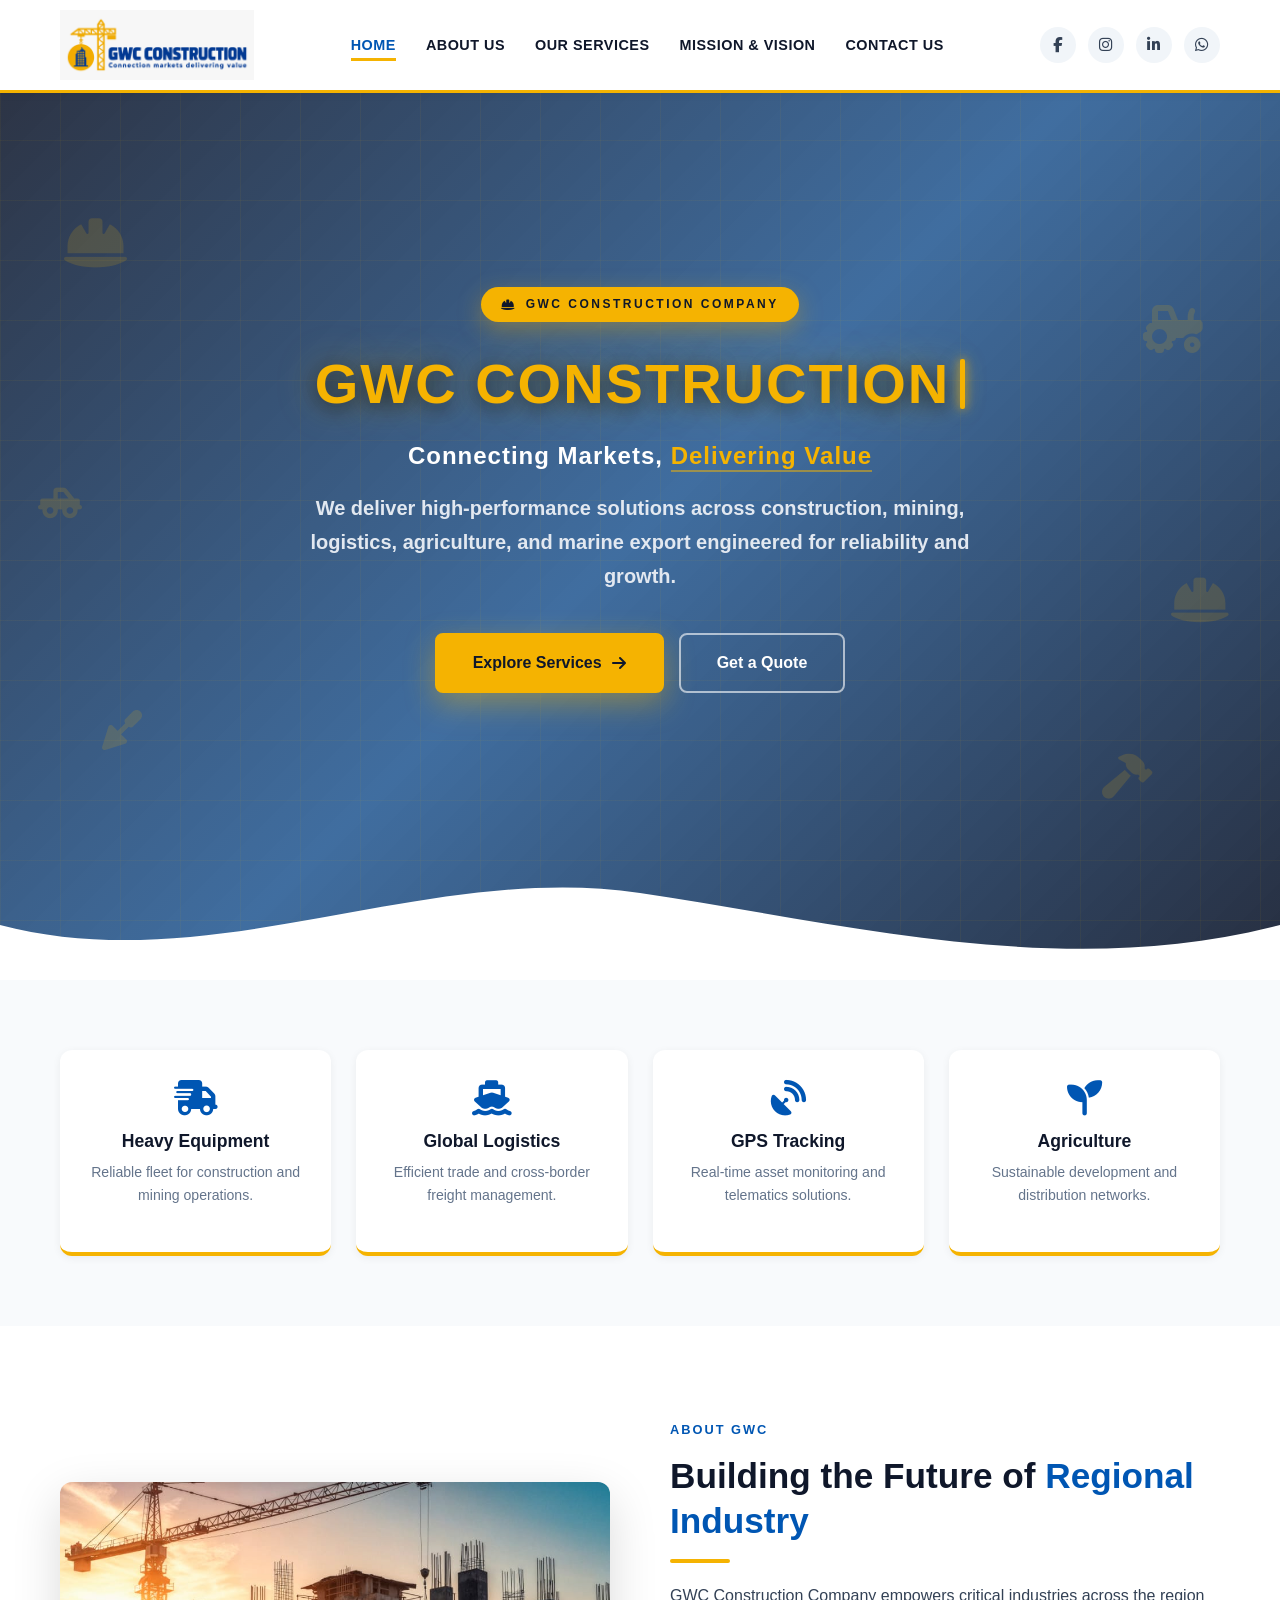
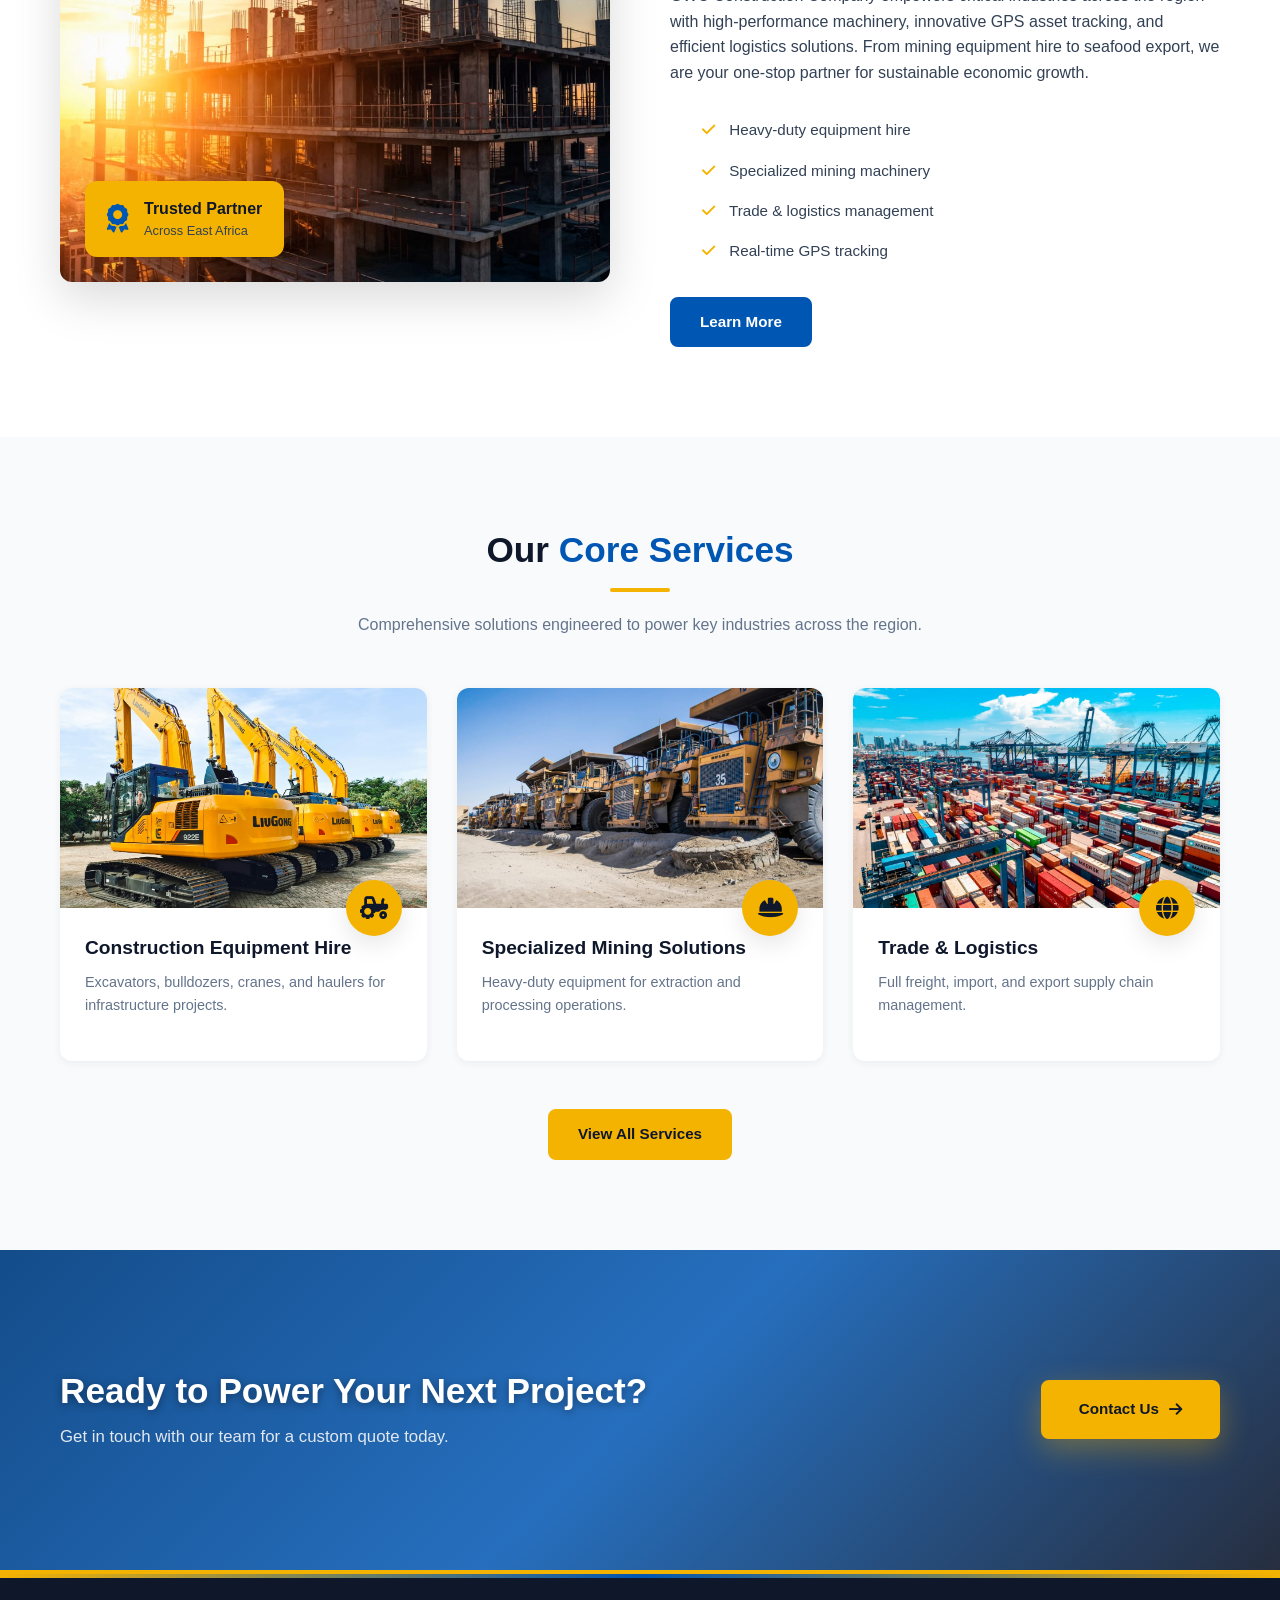
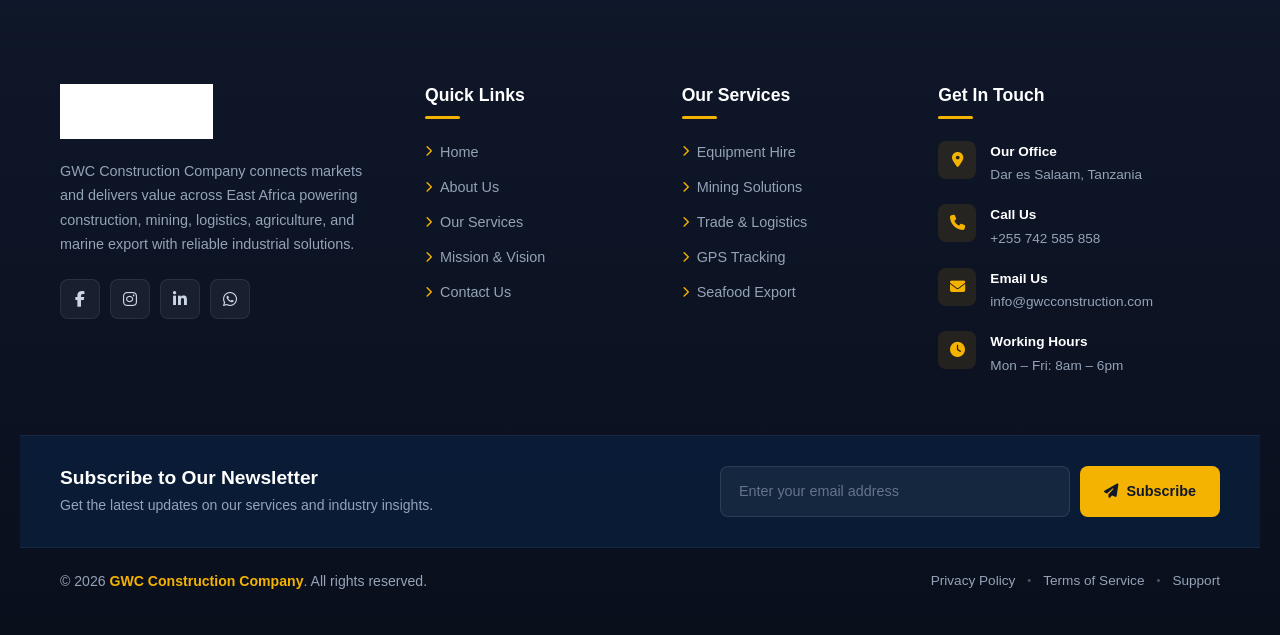
==== commit c378d4d5: "udpate on phone number" ====
--- a/index.html
+++ b/index.html
@@ -34,7 +34,7 @@
         <a href="https://facebook.com" target="_blank" class="facebook"><i class="fa-brands fa-facebook-f"></i></a>
         <a href="https://instagram.com" target="_blank" class="instagram"><i class="fa-brands fa-instagram"></i></a>
         <a href="https://linkedin.com" target="_blank" class="linkedin"><i class="fa-brands fa-linkedin-in"></i></a>
-        <a href="https://wa.me/255742585858" target="_blank" class="whatsapp"><i class="fa-brands fa-whatsapp"></i></a>
+        <a href="https://wa.me/255715579058" target="_blank" class="whatsapp"><i class="fa-brands fa-whatsapp"></i></a>
       </div>
 
       <button class="menu-toggle" id="menuToggle" aria-label="Toggle navigation">
@@ -267,11 +267,11 @@
         <!-- Column 1: Brand + About -->
         <div class="footer-col footer-about">
           <a href="index.html" class="footer-logo">
-            <img src="assets/images/logo/logo.png" alt="GWC Construction">
+             <img src="assets/images/logo/logo.png" alt="GWC Construction Logo" class="logo">
           </a>
           <p>
             GWC Construction Company connects markets and delivers value across 
-            East Africa — powering construction, mining, logistics, agriculture, 
+            East Africa  powering construction, mining, logistics, agriculture, 
             and marine export with reliable industrial solutions.
           </p>
           <div class="footer-social">
@@ -284,7 +284,7 @@
             <a href="https://linkedin.com" target="_blank" aria-label="LinkedIn" class="linkedin">
               <i class="fa-brands fa-linkedin-in"></i>
             </a>
-            <a href="https://wa.me/255742585858" target="_blank" aria-label="WhatsApp" class="whatsapp">
+            <a href="https://wa.me/255715579058" target="_blank" aria-label="WhatsApp" class="whatsapp">
               <i class="fa-brands fa-whatsapp"></i>
             </a>
           </div>
@@ -330,7 +330,7 @@
             <i class="fa-solid fa-phone"></i>
             <div>
               <strong>Call Us</strong>
-              <a href="tel:+255742585858">+255 742 585 858</a>
+              <a href="tel:+255715579058">+255 742 585 858</a>
             </div>
           </div>
 
--- a/assets/css/pages.css
+++ b/assets/css/pages.css
@@ -116,24 +116,6 @@
 /* ============================================
    GWC TYPEWRITER TITLE
    ============================================ */
-
-.hero-title {
-  color: var(--brand-yellow);
-  font-size: 7rem;
-  line-height: 1;
-  margin-bottom: 20px;
-  font-weight: 900;
-  letter-spacing: 8px;
-  text-shadow: 
-    0 4px 20px rgba(0, 0, 0, 0.6),
-    0 0 40px rgba(245, 179, 1, 0.4);
-  min-height: 1.1em;
-  font-family: 'Segoe UI', Tahoma, sans-serif;
-  display: flex;
-  align-items: center;
-  justify-content: center;
-  gap: 5px;
-}
 
 .typewriter-text {
   color: var(--brand-yellow);
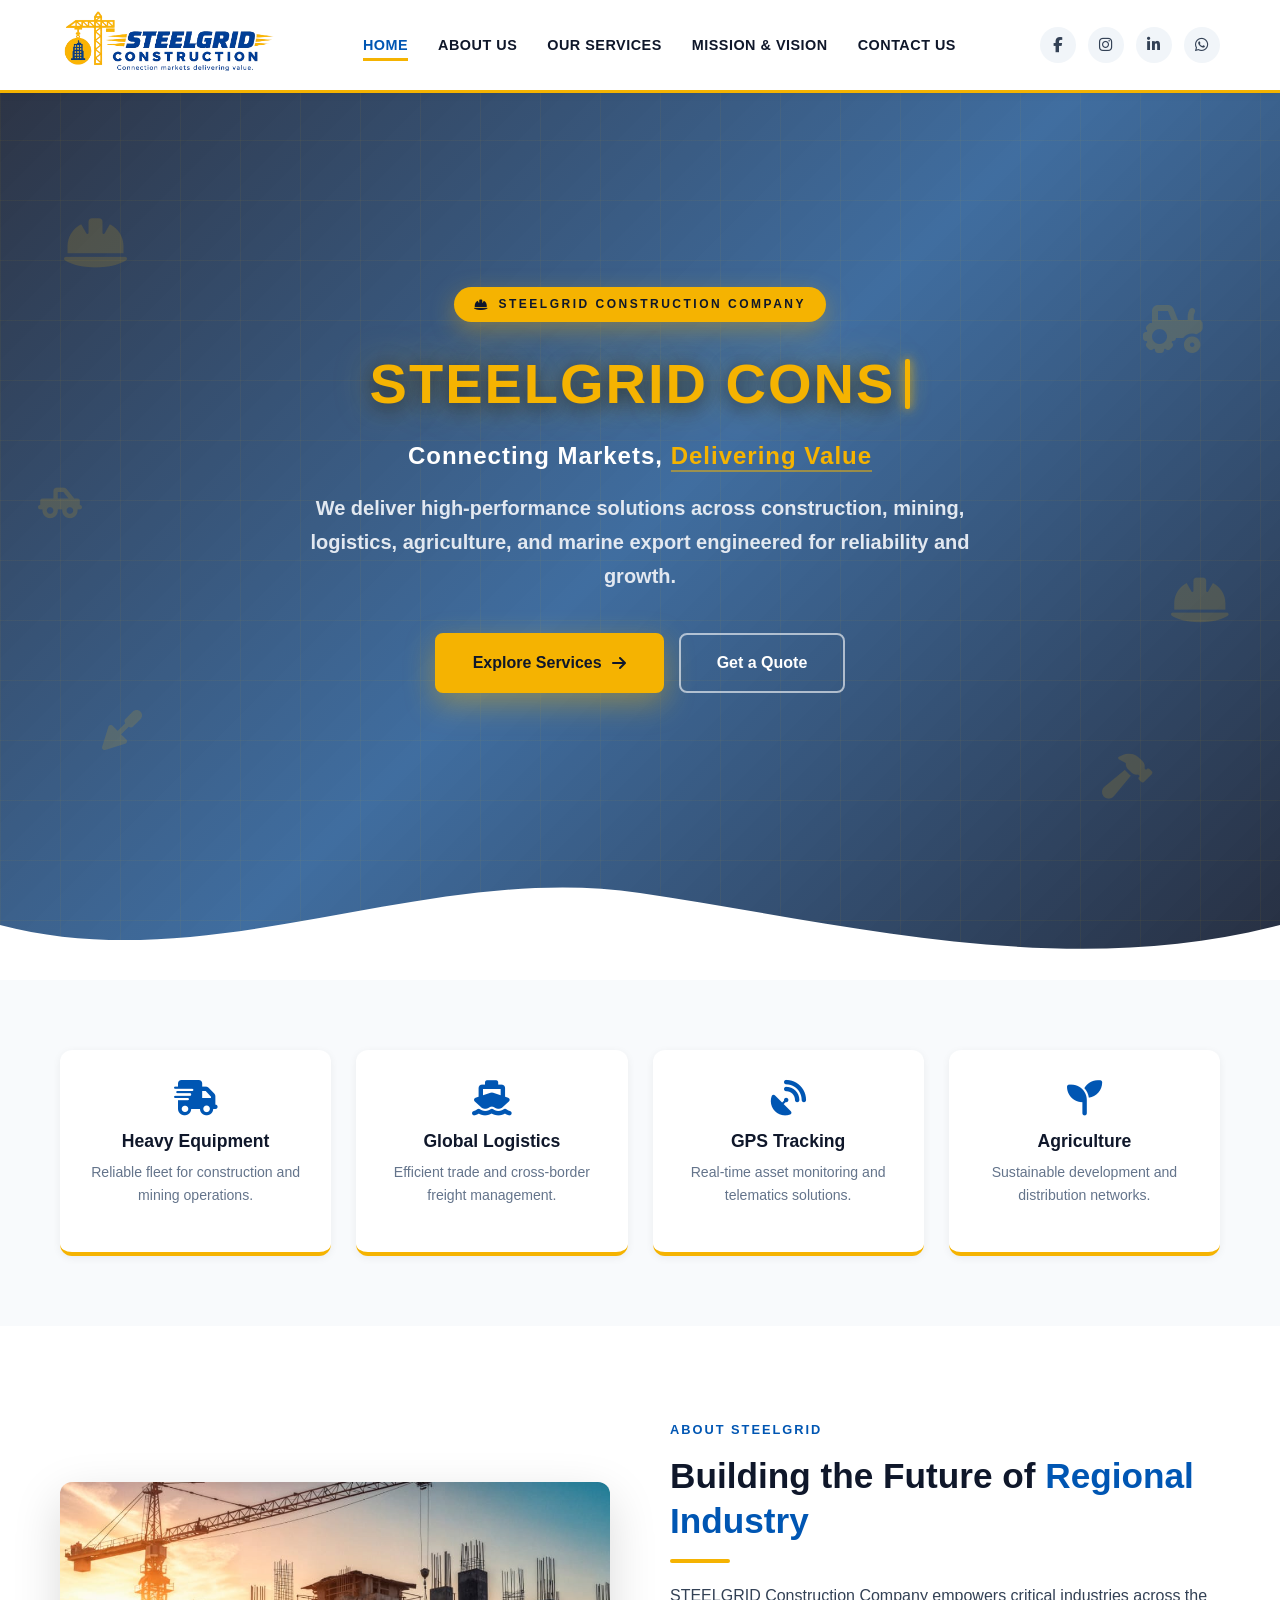
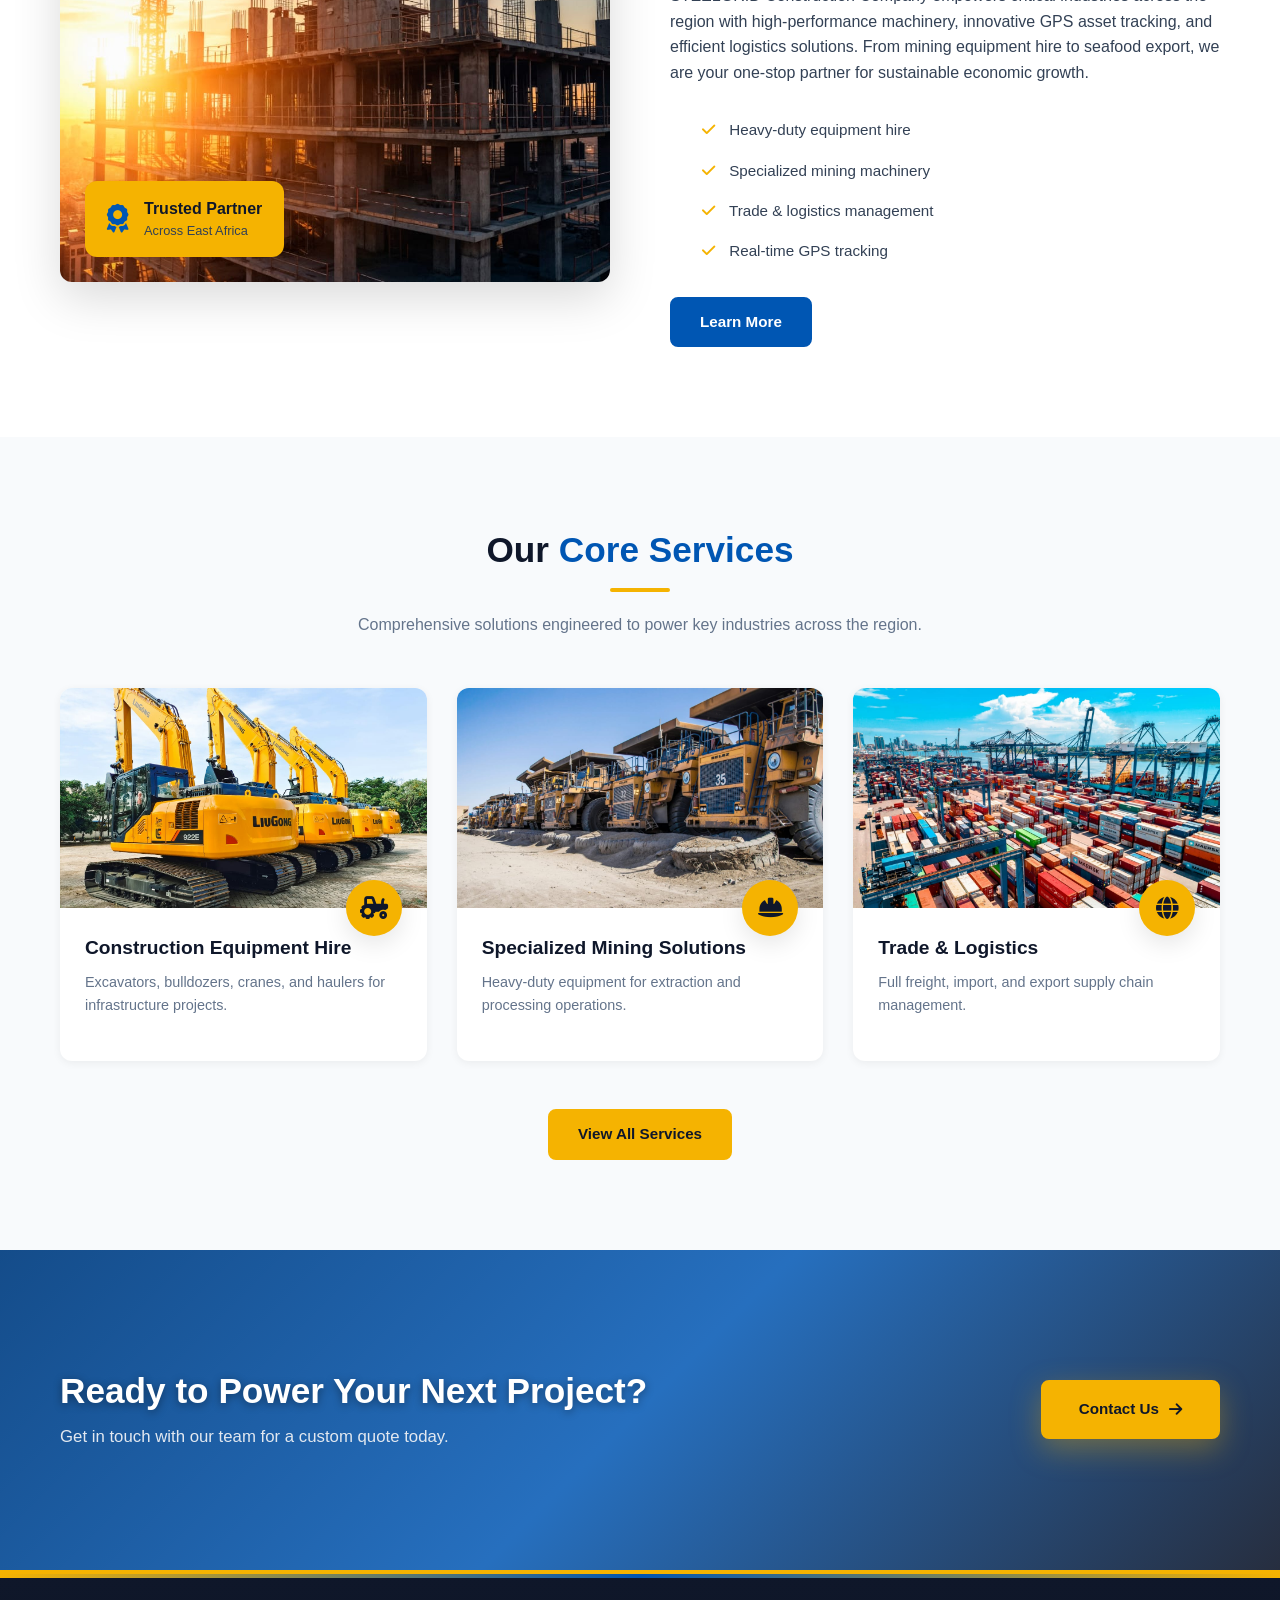
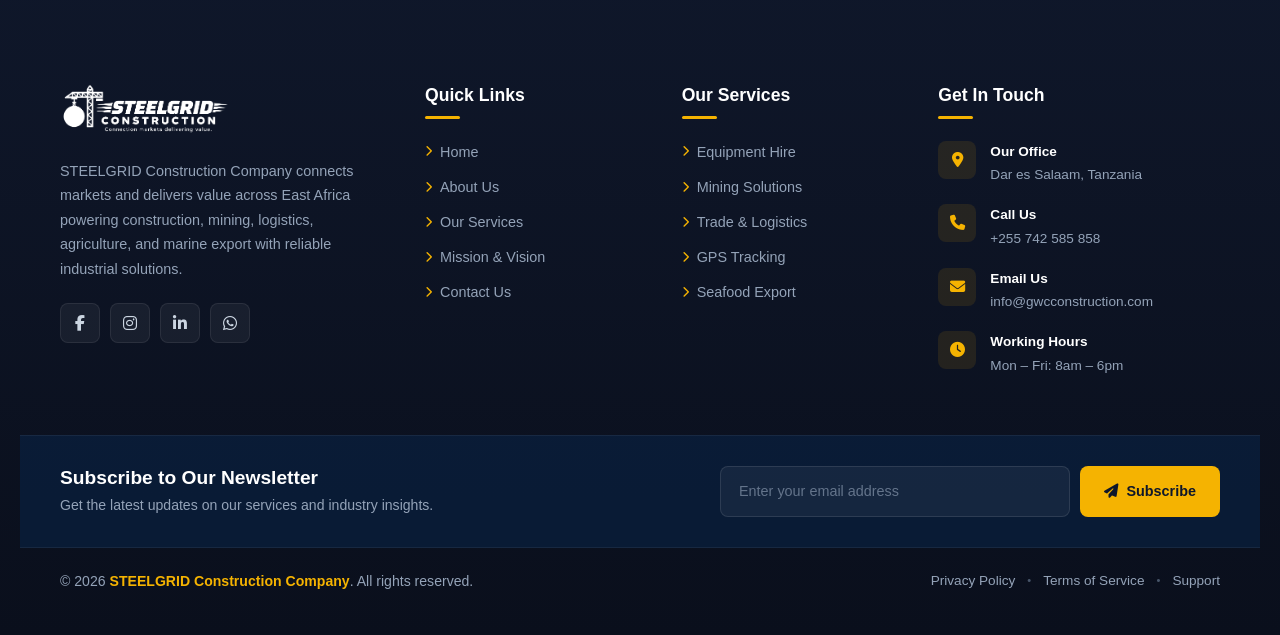
==== commit 9e4aecf4: "SEO" ====
--- a/index.html
+++ b/index.html
@@ -3,8 +3,17 @@
 <head>
   <meta charset="UTF-8">
   <meta name="viewport" content="width=device-width, initial-scale=1.0">
-  <meta name="description" content="GWC Construction - Connecting Markets, Delivering Value. Heavy equipment, mining, logistics, GPS tracking, agriculture, and seafood export.">
-  <title>GWC Construction | Home</title>
+  <meta name="description" content="STEELGRID Construction Company in Tanzania provides construction equipment hire, mining machinery, logistics, GPS tracking and other industrial solutions. Contact our team to discuss your project.">
+  <title>STEELGRID Construction | Construction Company in Tanzania</title>
+
+  <link rel="canonical" href="https://gwcconstruction.co.tz/">
+<meta property="og:type" content="website">
+<meta property="og:site_name" content="STEELGRID Construction">
+<meta property="og:title" content="STEELGRID Construction | Construction Company in Tanzania">
+<meta property="og:description" content="Explore STEELGRID Construction's equipment hire, mining, logistics and industrial solutions in Tanzania.">
+<meta property="og:url" content="https://gwcconstruction.co.tz/">
+<meta property="og:image" content="https://gwcconstruction.co.tz/assets/images/hero/hero1.jpeg">
+<meta name="twitter:card" content="summary_large_image">
 
   <link rel="stylesheet" href="assets/vendor/bootstrap/css/bootstrap.min.css">
   <link rel="stylesheet" href="https://cdnjs.cloudflare.com/ajax/libs/font-awesome/6.5.1/css/all.min.css">
@@ -17,7 +26,7 @@
   <header>
     <div class="header-container">
       <a href="index.html">
-        <img src="assets/images/logo/logo.png" alt="GWC Construction Logo" class="logo">
+        <img src="assets/images/logo/logo.png" alt="STEELGRID Construction Logo" class="logo">
       </a>
 
       <nav id="navMenu">
@@ -64,12 +73,12 @@
   <div class="hero-content">
     
     <span class="hero-badge">
-      <i class="fa-solid fa-helmet-safety"></i> GWC CONSTRUCTION COMPANY
+      <i class="fa-solid fa-helmet-safety"></i> STEELGRID CONSTRUCTION COMPANY
     </span>
 
-    <!-- TYPEWRITER: "GWC" INAJIANDIKA -->
+    <!-- TYPEWRITER: "STEELGRID" INAJIANDIKA -->
     <h1 class="hero-title">
-      <span class="typewriter-text" id="typewriter"></span>
+      <span class="typewriter-text" id="typewriter">Construction Company in Tanzania</span>
       <span class="cursor-blink"></span>
     </h1>
 
@@ -148,7 +157,7 @@
     <div class="container">
       <div class="about-grid">
         <div class="about-image">
-          <img src="assets/images/services/img4.jpeg" alt="GWC Construction">
+          <img src="assets/images/services/img4.jpeg" alt="STEELGRID Construction industrial solutions">
           <div class="about-badge">
             <i class="fa-solid fa-award"></i>
             <div>
@@ -158,11 +167,11 @@
           </div>
         </div>
         <div class="about-text">
-          <span class="eyebrow">ABOUT GWC</span>
+          <span class="eyebrow">ABOUT STEELGRID</span>
           <h2>Building the Future of <span>Regional Industry</span></h2>
           <div class="divider" style="margin-left:0;"></div>
           <p>
-            GWC Construction Company empowers critical industries across the region with 
+            STEELGRID Construction Company empowers critical industries across the region with 
             high-performance machinery, innovative GPS asset tracking, and efficient 
             logistics solutions. From mining equipment hire to seafood export, we are 
             your one-stop partner for sustainable economic growth.
@@ -191,7 +200,7 @@
       <div class="services-grid-home">
         <div class="service-home-card">
           <div class="service-home-img">
-            <img src="assets/images/services/img24.jpeg" alt="Construction Equipment">
+            <img src="assets/images/services/img24.jpeg" alt="Heavy construction equipment available for hire">
           </div>
           <div class="service-home-body">
             <i class="fa-solid fa-tractor"></i>
@@ -267,10 +276,10 @@
         <!-- Column 1: Brand + About -->
         <div class="footer-col footer-about">
           <a href="index.html" class="footer-logo">
-             <img src="assets/images/logo/logo.png" alt="GWC Construction Logo" class="logo">
+             <img src="assets/images/logo/logo.png" alt="STEELGRID Construction Logo" class="logo">
           </a>
           <p>
-            GWC Construction Company connects markets and delivers value across 
+            STEELGRID Construction Company connects markets and delivers value across 
             East Africa  powering construction, mining, logistics, agriculture, 
             and marine export with reliable industrial solutions.
           </p>
@@ -378,7 +387,7 @@
   <div class="footer-bottom">
     <div class="container">
       <div class="footer-bottom-inner">
-        <p>&copy; 2026 <strong>GWC Construction Company</strong>. All rights reserved.</p>
+        <p>&copy; 2026 <strong>STEELGRID Construction Company</strong>. All rights reserved.</p>
         <div class="footer-bottom-links">
           <a href="#">Privacy Policy</a>
           <span>•</span>
--- a/assets/css/style.css
+++ b/assets/css/style.css
@@ -1,5 +1,5 @@
 /* ============================================
-   GWC CONSTRUCTION - GLOBAL STYLESHEET
+   STEELGRID CONSTRUCTION - GLOBAL STYLESHEET
    ============================================ */
 
 :root {
--- a/assets/css/pages.css
+++ b/assets/css/pages.css
@@ -1,5 +1,5 @@
 /* ============================================
-   GWC CONSTRUCTION - PAGE SPECIFIC STYLES
+   STEELGRID CONSTRUCTION - PAGE SPECIFIC STYLES
    ============================================ */
 
 /* ========== HERO (Home) ========== */
@@ -114,7 +114,7 @@
 }
 
 /* ============================================
-   GWC TYPEWRITER TITLE
+   STEELGRID TYPEWRITER TITLE
    ============================================ */
 
 .typewriter-text {
@@ -1006,7 +1006,7 @@
   .mission-card h2 { font-size: 1.4rem; }
 }
 /* ============================================
-   HERO — TYPEWRITER "GWC" + TRUCK INAOPITA
+   HERO — TYPEWRITER "STEELGRID" + TRUCK INAOPITA
    ============================================ */
 
 .hero {
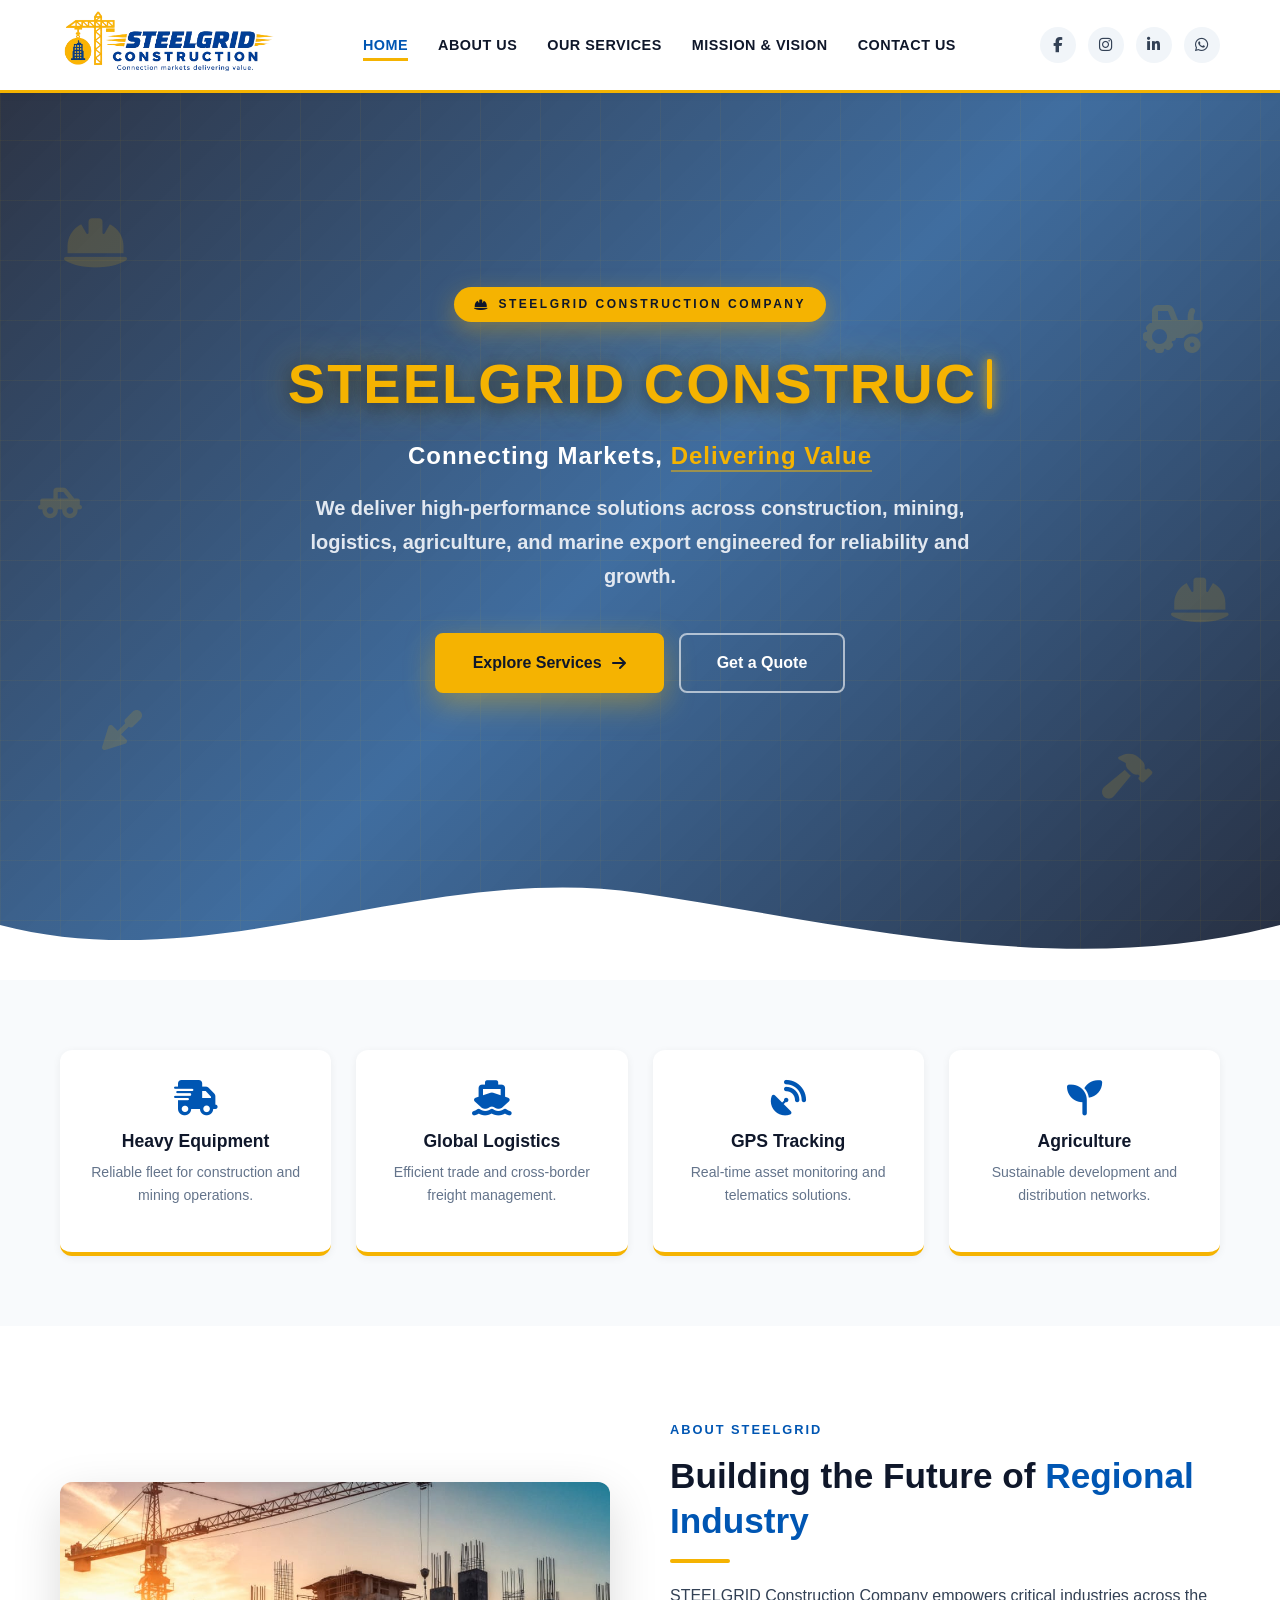
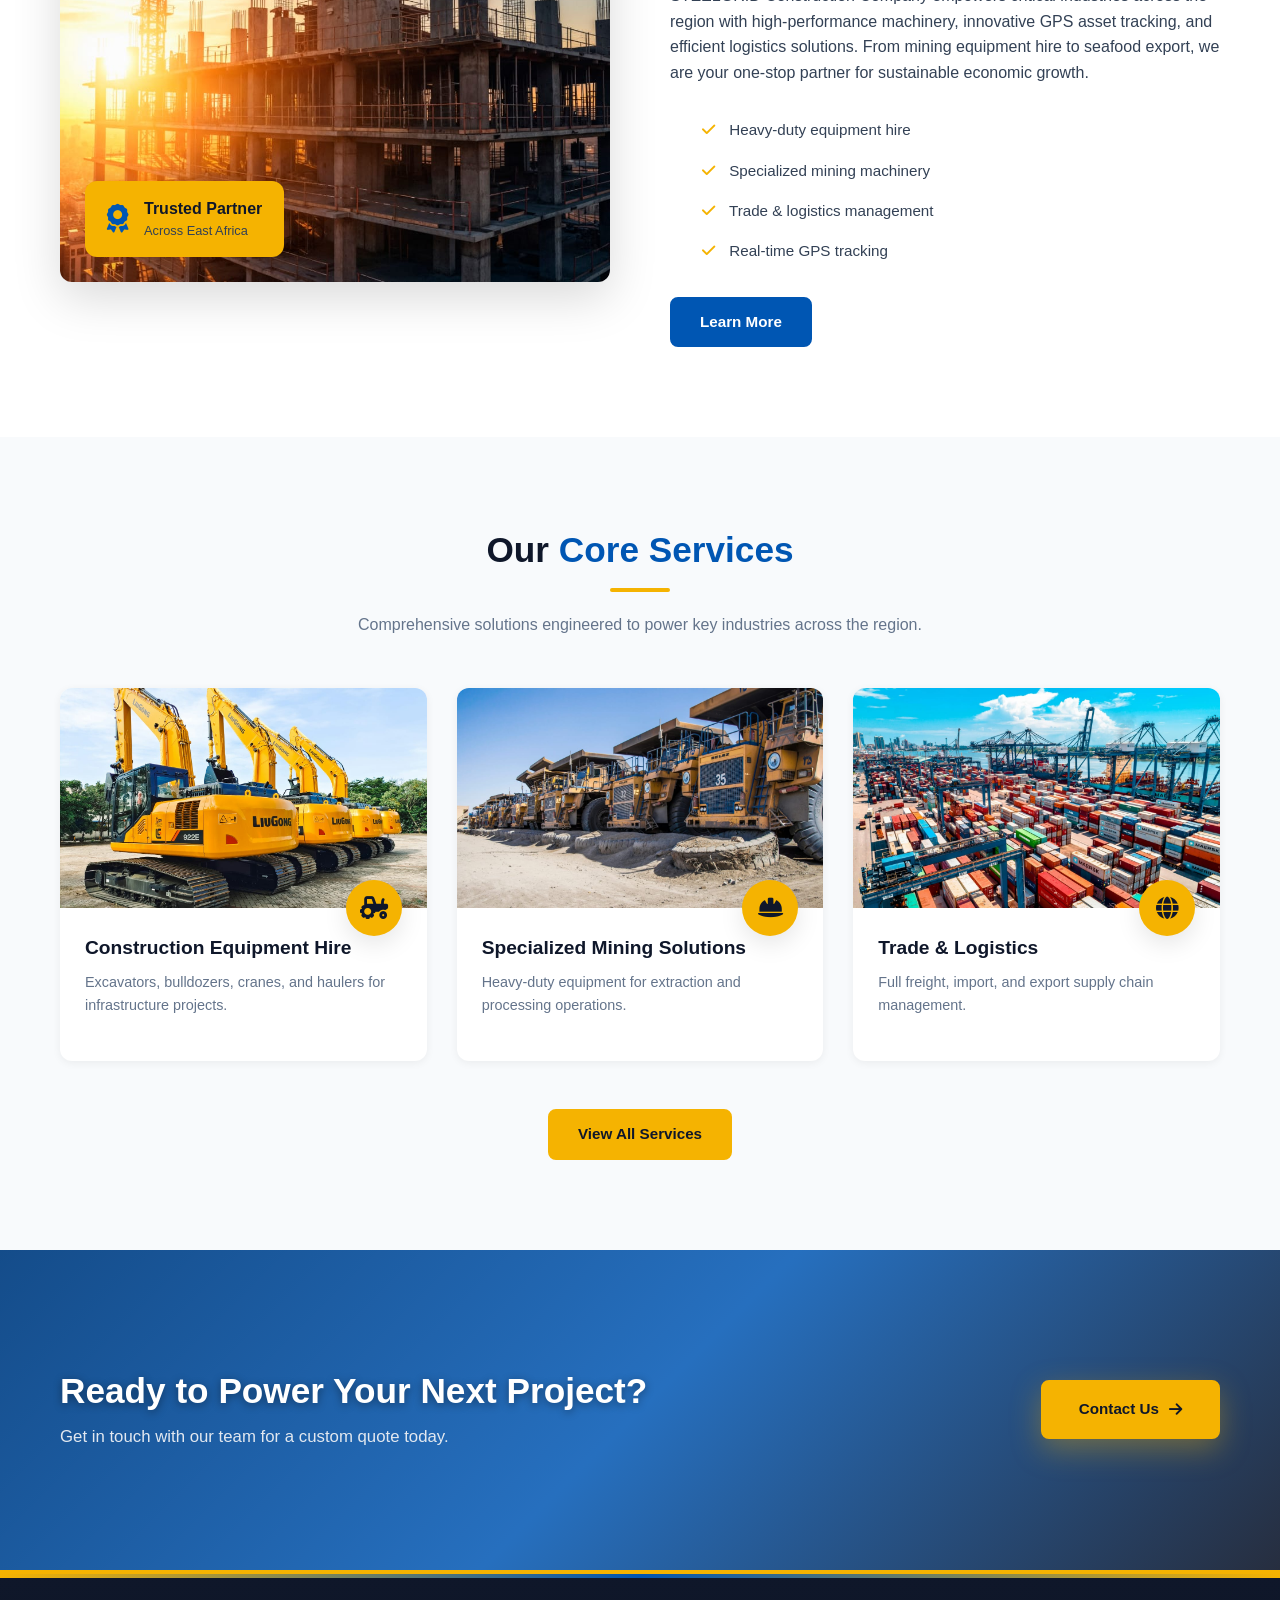
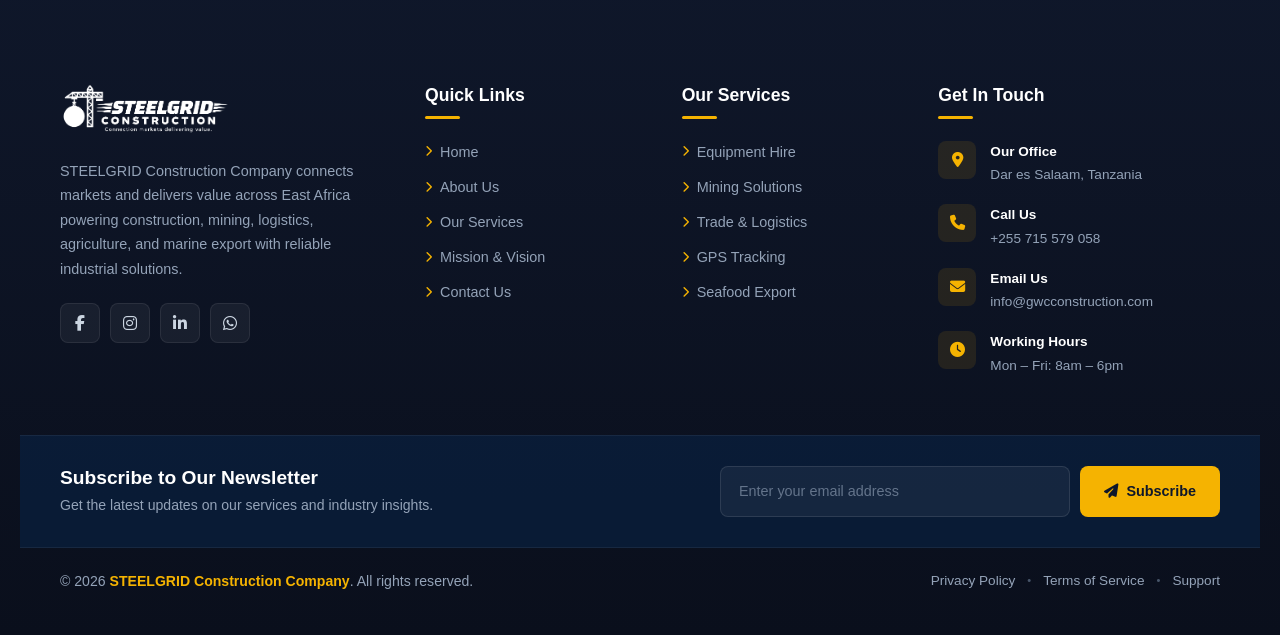
==== commit c9324b89: "update on the SEO" ====
--- a/index.html
+++ b/index.html
@@ -3,23 +3,30 @@
 <head>
   <meta charset="UTF-8">
   <meta name="viewport" content="width=device-width, initial-scale=1.0">
-  <meta name="description" content="STEELGRID Construction Company in Tanzania provides construction equipment hire, mining machinery, logistics, GPS tracking and other industrial solutions. Contact our team to discuss your project.">
-  <title>STEELGRID Construction | Construction Company in Tanzania</title>
-
-  <link rel="canonical" href="https://gwcconstruction.co.tz/">
-<meta property="og:type" content="website">
-<meta property="og:site_name" content="STEELGRID Construction">
-<meta property="og:title" content="STEELGRID Construction | Construction Company in Tanzania">
-<meta property="og:description" content="Explore STEELGRID Construction's equipment hire, mining, logistics and industrial solutions in Tanzania.">
-<meta property="og:url" content="https://gwcconstruction.co.tz/">
-<meta property="og:image" content="https://gwcconstruction.co.tz/assets/images/hero/hero1.jpeg">
-<meta name="twitter:card" content="summary_large_image">
+
+  <title>About STEELGRID Construction | Our Company in Tanzania</title>
+  <meta name="description" content="Learn about STEELGRID Construction, our company, expertise and commitment to construction equipment hire, mining, logistics and industrial solutions in Tanzania.">
+
+  <link rel="canonical" href="https://gwcconstruction.co.tz/about.html">
+
+  <meta property="og:type" content="website">
+  <meta property="og:site_name" content="STEELGRID Construction">
+  <meta property="og:title" content="About STEELGRID Construction">
+  <meta property="og:description" content="Discover STEELGRID Construction's company background, expertise and industrial solutions in Tanzania.">
+  <meta property="og:url" content="https://gwcconstruction.co.tz/about.html">
+  <meta property="og:image" content="https://gwcconstruction.co.tz/assets/images/services/img4.jpeg">
+
+  <meta name="twitter:card" content="summary_large_image">
+  <meta name="twitter:title" content="About STEELGRID Construction">
+  <meta name="twitter:description" content="Learn about our company, expertise and industrial solutions in Tanzania.">
+  <meta name="twitter:image" content="https://gwcconstruction.co.tz/assets/images/services/img4.jpeg">
 
   <link rel="stylesheet" href="assets/vendor/bootstrap/css/bootstrap.min.css">
   <link rel="stylesheet" href="https://cdnjs.cloudflare.com/ajax/libs/font-awesome/6.5.1/css/all.min.css">
   <link rel="stylesheet" href="assets/css/style.css">
   <link rel="stylesheet" href="assets/css/pages.css">
 </head>
+
 <body>
 
   <!-- ==================== HEADER ==================== -->
@@ -339,7 +346,7 @@
             <i class="fa-solid fa-phone"></i>
             <div>
               <strong>Call Us</strong>
-              <a href="tel:+255715579058">+255 742 585 858</a>
+              <a href="tel:+255715579058">+255 715 579 058</a>
             </div>
           </div>
 
